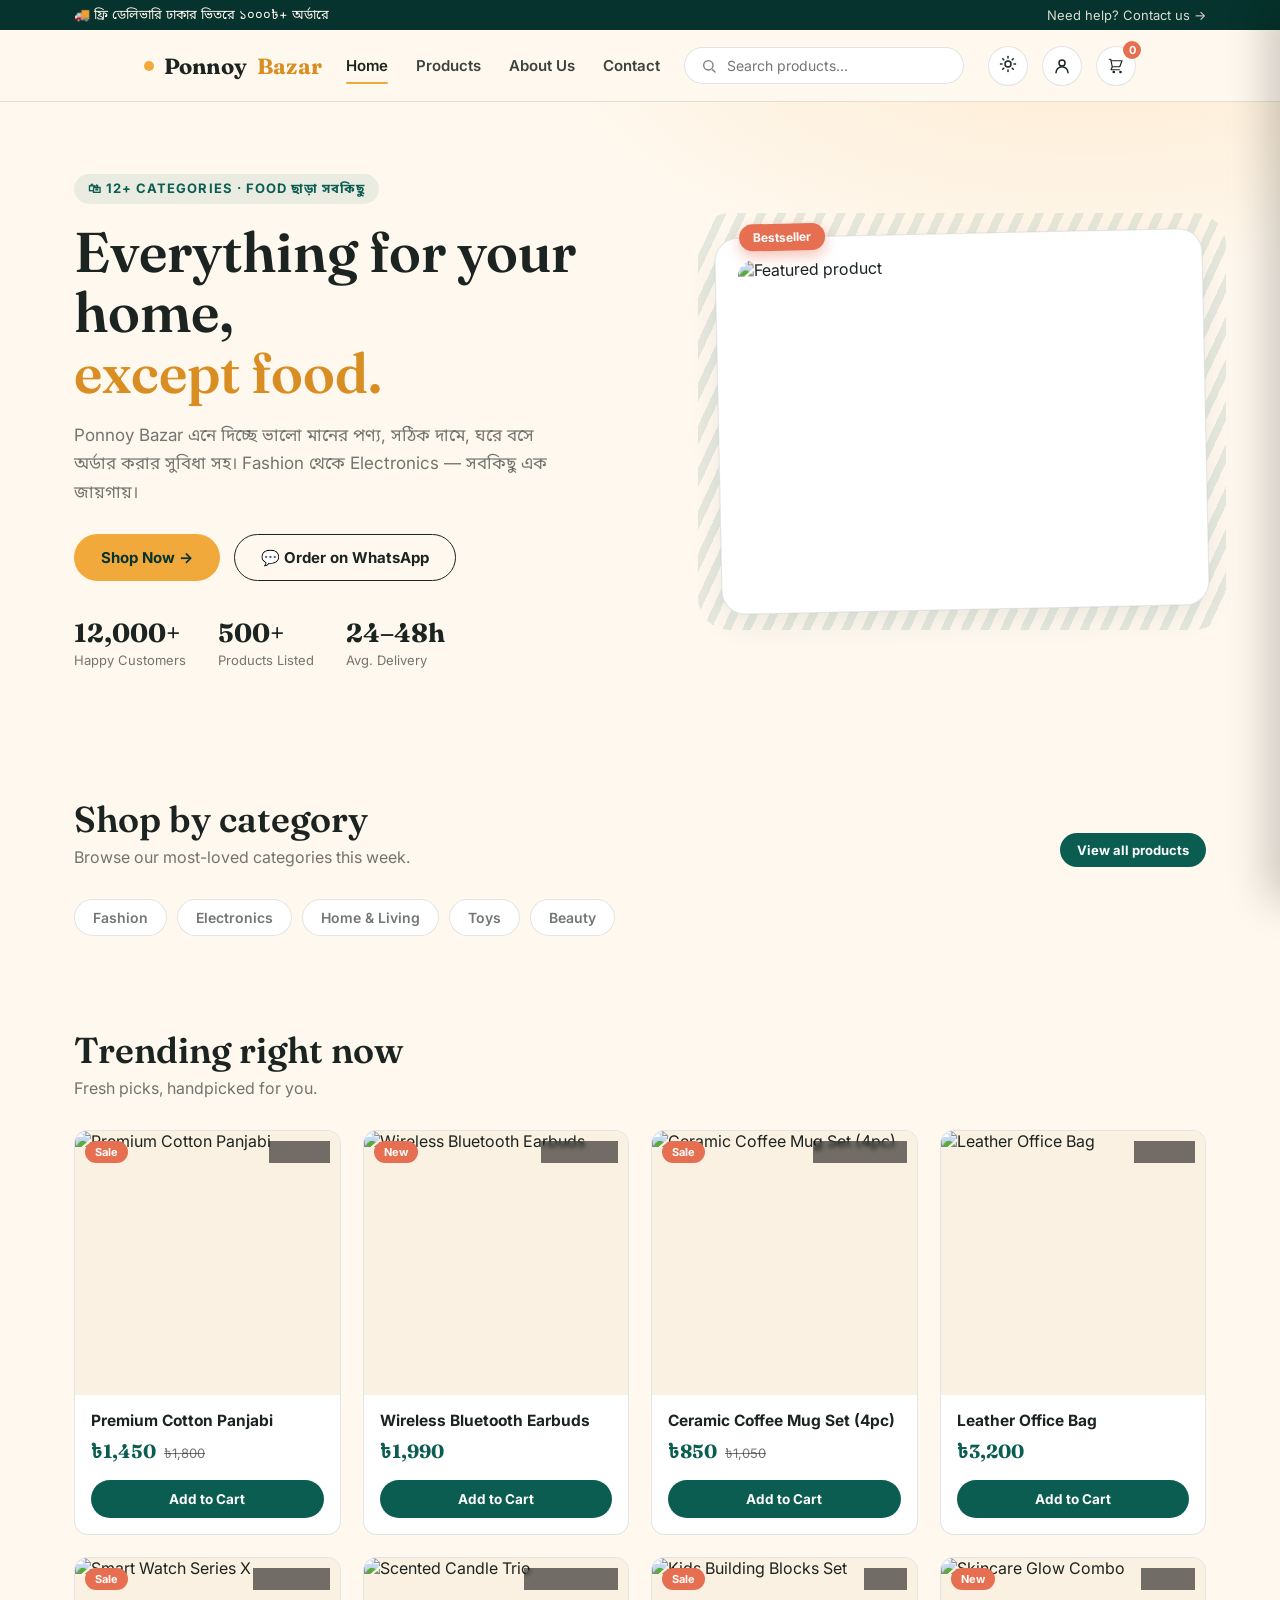
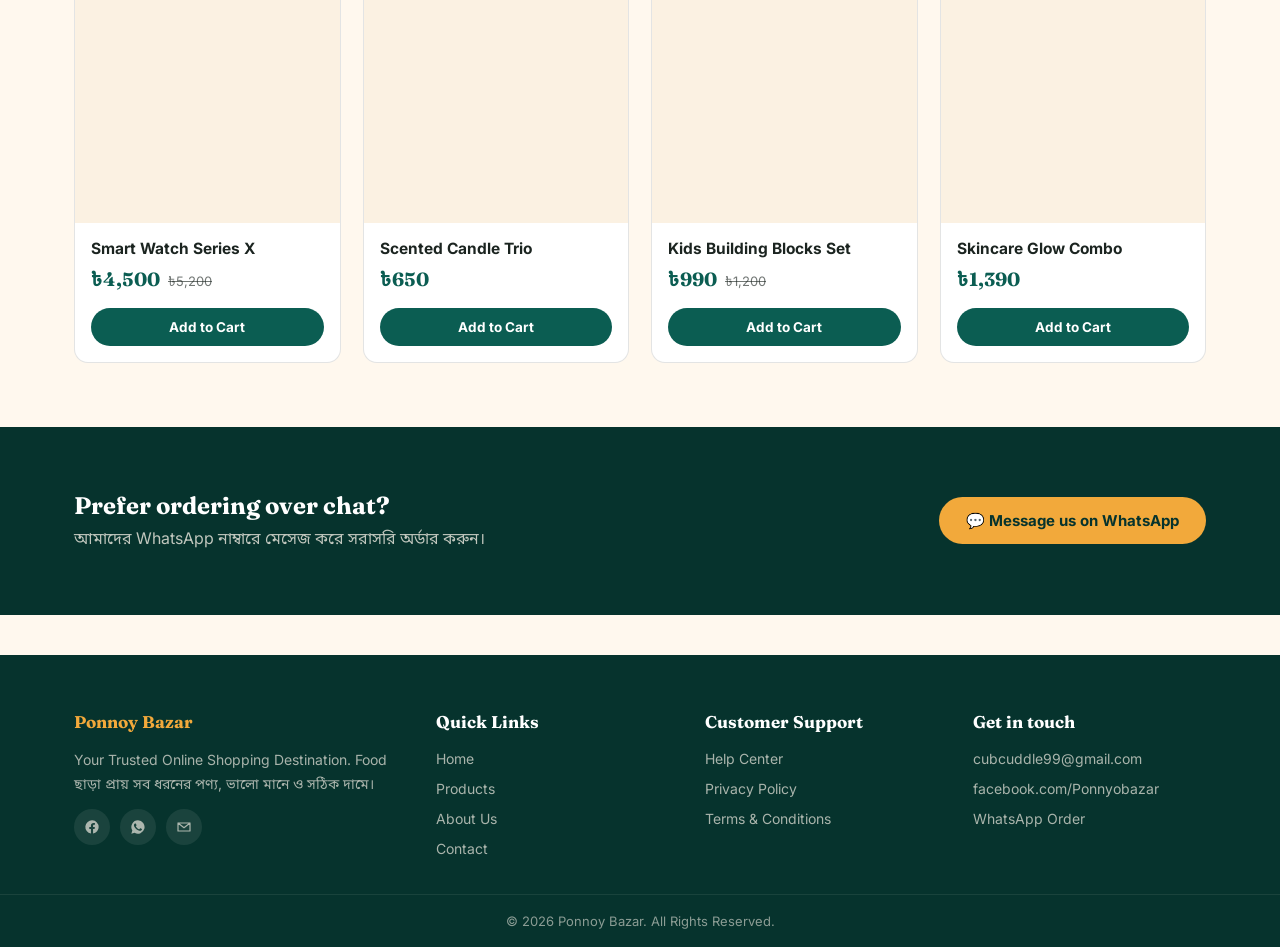
==== index.html @ 0593987c "Add files via upload" ====
<!DOCTYPE html>
<html lang="en">
<head>
<meta charset="UTF-8">
<meta name="viewport" content="width=device-width, initial-scale=1.0">
<title>Ponnoy Bazar — Your Trusted Online Shopping Destination</title>
<link rel="preconnect" href="https://fonts.googleapis.com">
<link href="https://fonts.googleapis.com/css2?family=Fraunces:opsz,wght@9..144,500;9..144,600;9..144,700&family=Inter:wght@400;500;600;700;800&family=Noto+Sans+Bengali:wght@400;600;700&display=swap" rel="stylesheet">
<link rel="stylesheet" href="style.css">
</head>
<body>

<div id="loader"><div class="loader-mark"><span class="dot" style="width:10px;height:10px;border-radius:50%;background:#F2A93B;display:inline-block;"></span> Ponnoy Bazar</div><div class="loader-bar"><span></span></div></div>

<div class="topbar"><div class="container">
  <span>🚚 ফ্রি ডেলিভারি ঢাকার ভিতরে ১০০০৳+ অর্ডারে</span>
  <a href="contact.html">Need help? Contact us →</a>
</div></div>

<header class="navbar">
  <div class="container">
    <a href="index.html" class="brand"><span class="dot"></span>Ponnoy <span class="serif" style="color:var(--marigold-dark)">Bazar</span></a>
    <nav class="nav-links">
      <a href="index.html" class="active">Home</a>
      <a href="products.html">Products</a>
      <a href="about.html">About Us</a>
      <a href="contact.html">Contact</a>
    </nav>
    <form class="nav-search" data-nav-search>
      <svg width="16" height="16" viewBox="0 0 24 24" fill="none"><circle cx="11" cy="11" r="7" stroke="currentColor" stroke-width="2"/><path d="M21 21l-3.5-3.5" stroke="currentColor" stroke-width="2" stroke-linecap="round"/></svg>
      <input type="text" placeholder="Search products...">
    </form>
    <div class="nav-actions">
      <button class="icon-btn" data-theme-toggle title="Toggle theme"><span data-theme-icon></span></button>
      <a class="icon-btn" href="login.html" data-user-state><svg width="18" height="18" viewBox="0 0 24 24" fill="none"><path d="M20 21a8 8 0 10-16 0" stroke="currentColor" stroke-width="2" stroke-linecap="round"/><circle cx="12" cy="8" r="4" stroke="currentColor" stroke-width="2"/></svg></a>
      <button class="icon-btn" data-open-cart title="Cart">
        <svg width="18" height="18" viewBox="0 0 24 24" fill="none"><path d="M3 3h2l.4 2M7 13h10l3-8H5.6M7 13L5.4 5M7 13l-1.5 4h11M9 21a1 1 0 100-2 1 1 0 000 2zM18 21a1 1 0 100-2 1 1 0 000 2z" stroke="currentColor" stroke-width="1.6" stroke-linecap="round" stroke-linejoin="round"/></svg>
        <span class="cart-count" data-cart-count>0</span>
      </button>
      <button class="burger" aria-label="Menu"><svg width="22" height="22" viewBox="0 0 24 24" fill="none"><path d="M3 6h18M3 12h18M3 18h18" stroke="currentColor" stroke-width="2" stroke-linecap="round"/></svg></button>
    </div>
  </div>
</header>

<section class="hero">
  <div class="container">
    <div>
      <span class="eyebrow">🛍 12+ Categories · Food ছাড়া সবকিছু</span>
      <h1 class="serif">Everything for your home,<br><em>except food.</em></h1>
      <p>Ponnoy Bazar এনে দিচ্ছে ভালো মানের পণ্য, সঠিক দামে, ঘরে বসে অর্ডার করার সুবিধা সহ। Fashion থেকে Electronics — সবকিছু এক জায়গায়।</p>
      <div class="hero-actions">
        <a href="products.html" class="btn btn-primary">Shop Now →</a>
        <a href="https://wa.me/8801328397540?text=Hi%2C%20I%20want%20to%20place%20an%20order" target="_blank" class="btn btn-outline">💬 Order on WhatsApp</a>
      </div>
      <div class="hero-stats">
        <div><b>12,000+</b><span>Happy Customers</span></div>
        <div><b>500+</b><span>Products Listed</span></div>
        <div><b>24–48h</b><span>Avg. Delivery</span></div>
      </div>
    </div>
    <div class="hero-visual">
      <div class="weave"></div>
      <div class="hero-card">
        <span class="tag">Bestseller</span>
        <img src="https://images.unsplash.com/photo-1542291026-7eec264c27ff?w=600&q=80" alt="Featured product">
      </div>
    </div>
  </div>
</section>

<section class="section">
  <div class="container">
    <div class="section-head">
      <div>
        <h2 class="serif">Shop by category</h2>
        <p>Browse our most-loved categories this week.</p>
      </div>
      <a href="products.html" class="btn btn-dark btn-sm">View all products</a>
    </div>
    <div class="chip-row" id="home-categories"></div>
  </div>
</section>

<section class="section" style="padding-top:0">
  <div class="container">
    <div class="section-head">
      <div>
        <h2 class="serif">Trending right now</h2>
        <p>Fresh picks, handpicked for you.</p>
      </div>
    </div>
    <div class="grid" id="home-products"></div>
  </div>
</section>

<section class="section" style="background:var(--teal-900);color:var(--cream);">
  <div class="container" style="display:flex;justify-content:space-between;align-items:center;gap:24px;flex-wrap:wrap;">
    <div>
      <h2 class="serif" style="color:#fff;margin:0 0 8px;">Prefer ordering over chat?</h2>
      <p style="opacity:.75;margin:0;">আমাদের WhatsApp নাম্বারে মেসেজ করে সরাসরি অর্ডার করুন।</p>
    </div>
    <a href="https://wa.me/8801328397540" target="_blank" class="btn btn-primary">💬 Message us on WhatsApp</a>
  </div>
</section>

<footer class="footer">
  <div class="container">
    <div>
      <h4 style="color:var(--marigold)">Ponnoy Bazar</h4>
      <p>Your Trusted Online Shopping Destination. Food ছাড়া প্রায় সব ধরনের পণ্য, ভালো মানে ও সঠিক দামে।</p>
      <div class="social-row">
        <a href="https://facebook.com/Ponnyobazar" target="_blank" aria-label="Facebook"><svg width="16" height="16" viewBox="0 0 24 24" fill="currentColor"><path d="M22 12a10 10 0 10-11.6 9.9v-7H7.9V12h2.5V9.8c0-2.5 1.5-3.9 3.8-3.9 1.1 0 2.2.2 2.2.2v2.5h-1.2c-1.2 0-1.6.8-1.6 1.6V12h2.7l-.4 2.9h-2.3v7A10 10 0 0022 12z"/></svg></a>
        <a href="https://wa.me/8801328397540" target="_blank" aria-label="WhatsApp"><svg width="16" height="16" viewBox="0 0 24 24" fill="currentColor"><path d="M12 2a10 10 0 00-8.5 15.2L2 22l4.9-1.3A10 10 0 1012 2zm5.6 14.1c-.2.7-1.4 1.4-2 1.5-.5.1-1.1.1-1.8-.1-.4-.1-1-.3-1.7-.6-3-1.3-4.9-4.3-5-4.5-.2-.2-1.2-1.6-1.2-3 0-1.4.7-2.1 1-2.4.3-.3.6-.3.8-.3h.6c.2 0 .4 0 .6.5.2.5.7 1.7.8 1.8.1.2.1.4 0 .6-.2.4-.3.5-.6.8-.3.3-.5.5-.2 1 .3.5 1 1.5 2.1 2.4 1.4 1.2 2.1 1.4 2.4 1.5.3.2.5.1.7-.1.2-.3.7-.8.9-1.1.2-.3.4-.2.6-.1.2.1 1.5.7 1.7.8.2.1.4.2.5.3.1.2.1 1-.1 1.7z"/></svg></a>
        <a href="mailto:cubcuddle99@gmail.com" aria-label="Email"><svg width="16" height="16" viewBox="0 0 24 24" fill="none"><path d="M3 6h18v12H3V6zm0 0l9 7 9-7" stroke="currentColor" stroke-width="1.8" stroke-linecap="round" stroke-linejoin="round"/></svg></a>
      </div>
    </div>
    <div>
      <h4>Quick Links</h4>
      <ul><li><a href="index.html">Home</a></li><li><a href="products.html">Products</a></li><li><a href="about.html">About Us</a></li><li><a href="contact.html">Contact</a></li></ul>
    </div>
    <div>
      <h4>Customer Support</h4>
      <ul><li><a href="contact.html">Help Center</a></li><li><a href="#">Privacy Policy</a></li><li><a href="#">Terms &amp; Conditions</a></li></ul>
    </div>
    <div>
      <h4>Get in touch</h4>
      <ul><li><a href="mailto:cubcuddle99@gmail.com">cubcuddle99@gmail.com</a></li><li><a href="https://facebook.com/Ponnyobazar" target="_blank">facebook.com/Ponnyobazar</a></li><li><a href="https://wa.me/8801328397540" target="_blank">WhatsApp Order</a></li></ul>
    </div>
  </div>
  <div class="footer-bottom">© 2026 Ponnoy Bazar. All Rights Reserved.</div>
</footer>

<div class="overlay" id="cart-overlay"></div>
<aside class="drawer" id="cart-drawer">
  <div class="drawer-head">
    <h3 class="serif">Your Basket</h3>
    <button class="icon-btn" data-close-cart>✕</button>
  </div>
  <div class="drawer-items"></div>
  <div class="drawer-foot">
    <div class="sum-row"><span>Subtotal</span><b data-subtotal>৳0</b></div>
    <div class="sum-row" style="font-size:12px;">Delivery charge calculated at checkout</div>
    <a href="checkout.html" class="btn btn-primary btn-block" data-checkout-link style="margin-top:10px;">Proceed to Checkout</a>
  </div>
</aside>

<script src="app.js"></script>
<script>
  const CATS = ['Fashion','Electronics','Home & Living','Toys','Beauty'];
  document.getElementById('home-categories').innerHTML = CATS.map(c =>
    `<a href="products.html?cat=${encodeURIComponent(c)}" class="chip">${c}</a>`
  ).join('');

  const products = PB.db.getProducts().slice(0,8);
  document.getElementById('home-products').innerHTML = products.map(p => `
    <div class="card">
      <div class="card-img">
        ${p.badge ? `<span class="card-badge">${p.badge}</span>` : ''}
        <span class="card-cat">${p.category}</span>
        <img src="${p.img}" alt="${p.name}" loading="lazy">
      </div>
      <div class="card-body">
        <h3>${p.name}</h3>
        <div class="price-row">
          <span class="price">${PB.money(p.price)}</span>
          ${p.oldPrice ? `<span class="price-old">${PB.money(p.oldPrice)}</span>` : ''}
        </div>
        <div class="card-actions">
          <button class="btn btn-dark" data-add-to-cart="${p.id}">Add to Cart</button>
        </div>
      </div>
    </div>`).join('');
</script>
</body>
</html>
---- style.css ----
/* ===========================================================
   Ponnoy Bazar — Design Tokens
   =========================================================== */
:root{
  --teal-900:#06332D;
  --teal-700:#0B5D52;
  --teal-600:#117265;
  --marigold:#F2A93B;
  --marigold-dark:#D88E22;
  --cream:#FFF8EE;
  --cream-soft:#FBF1E2;
  --charcoal:#1B2420;
  --coral:#E76F51;
  --line:rgba(27,36,32,0.12);
  --white:#FFFFFF;

  --bg:var(--cream);
  --bg-card:var(--white);
  --text:var(--charcoal);
  --text-soft:rgba(27,36,32,0.62);
  --border:var(--line);
  --shadow:0 10px 30px rgba(6,51,45,0.08);

  --font-display:'Fraunces', 'Noto Sans Bengali', serif;
  --font-body:'Inter', 'Noto Sans Bengali', sans-serif;

  --radius:14px;
  --radius-sm:8px;
  --container:1180px;
  --nav-h:72px;
}

[data-theme="dark"]{
  --bg:#0E1714;
  --bg-card:#16211C;
  --text:#F4EFE4;
  --text-soft:rgba(244,239,228,0.64);
  --border:rgba(244,239,228,0.12);
  --cream-soft:#16211C;
  --shadow:0 10px 30px rgba(0,0,0,0.4);
}

*{box-sizing:border-box;}
html{scroll-behavior:smooth;}
body{
  margin:0;
  font-family:var(--font-body);
  background:var(--bg);
  color:var(--text);
  transition:background .35s ease, color .35s ease;
  -webkit-font-smoothing:antialiased;
}
img{max-width:100%;display:block;}
a{color:inherit;text-decoration:none;}
button{font-family:inherit;cursor:pointer;}
input,textarea,select{font-family:inherit;}
.container{max-width:var(--container);margin:0 auto;padding:0 24px;}
.serif{font-family:var(--font-display);}

@media(prefers-reduced-motion:reduce){
  *{animation-duration:0.01ms !important;transition-duration:0.01ms !important;}
}

/* ---------- Top utility bar ---------- */
.topbar{
  background:var(--teal-900);
  color:var(--cream);
  font-size:13px;
  padding:6px 0;
}
.topbar .container{display:flex;justify-content:space-between;align-items:center;gap:12px;flex-wrap:wrap;}
.topbar a{opacity:.85;}
.topbar a:hover{opacity:1;}

/* ---------- Navbar ---------- */
.navbar{
  position:sticky;top:0;z-index:50;
  background:var(--bg);
  border-bottom:1px solid var(--border);
  height:var(--nav-h);
  display:flex;align-items:center;
  backdrop-filter:blur(8px);
}
.navbar .container{display:flex;align-items:center;gap:24px;justify-content:space-between;}
.brand{display:flex;align-items:center;gap:10px;font-family:var(--font-display);font-weight:700;font-size:22px;letter-spacing:.2px;}
.brand .dot{width:10px;height:10px;border-radius:50%;background:var(--marigold);display:inline-block;}
.nav-links{display:flex;gap:28px;align-items:center;font-weight:600;font-size:15px;}
.nav-links a{position:relative;padding:6px 0;color:var(--text);opacity:.85;}
.nav-links a.active{opacity:1;}
.nav-links a.active::after{content:"";position:absolute;left:0;right:0;bottom:-3px;height:2px;background:var(--marigold);border-radius:2px;}
.nav-links a:hover{opacity:1;}

.nav-search{
  display:flex;align-items:center;gap:8px;
  background:var(--bg-card);border:1px solid var(--border);
  border-radius:999px;padding:8px 16px;min-width:220px;flex:1;max-width:360px;
}
.nav-search input{border:none;background:transparent;outline:none;width:100%;color:var(--text);font-size:14px;}
.nav-search svg{flex-shrink:0;opacity:.6;}

.nav-actions{display:flex;align-items:center;gap:14px;}
.icon-btn{
  position:relative;width:40px;height:40px;border-radius:50%;
  display:flex;align-items:center;justify-content:center;
  background:var(--bg-card);border:1px solid var(--border);color:var(--text);
  transition:transform .2s ease, background .2s ease;
}
.icon-btn:hover{transform:translateY(-2px);background:var(--cream-soft);}
.cart-count{
  position:absolute;top:-6px;right:-6px;background:var(--coral);color:#fff;
  font-size:11px;font-weight:700;border-radius:999px;min-width:18px;height:18px;
  display:flex;align-items:center;justify-content:center;padding:0 4px;
}
.burger{display:none;background:none;border:none;color:var(--text);}

/* ---------- Buttons ---------- */
.btn{
  display:inline-flex;align-items:center;justify-content:center;gap:8px;
  padding:13px 26px;border-radius:999px;font-weight:700;font-size:15px;
  border:1px solid transparent;transition:transform .18s ease, box-shadow .18s ease, opacity .18s ease;
}
.btn:active{transform:scale(.97);}
.btn-primary{background:var(--marigold);color:var(--teal-900);}
.btn-primary:hover{box-shadow:0 8px 20px rgba(242,169,59,0.4);transform:translateY(-2px);}
.btn-outline{background:transparent;border:1.5px solid var(--text);color:var(--text);}
.btn-outline:hover{background:var(--text);color:var(--bg);}
.btn-dark{background:var(--teal-700);color:#fff;}
.btn-dark:hover{background:var(--teal-600);transform:translateY(-2px);}
.btn-coral{background:var(--coral);color:#fff;}
.btn-coral:hover{opacity:.9;}
.btn-block{width:100%;}
.btn-sm{padding:8px 16px;font-size:13px;}
.btn[disabled]{opacity:.5;cursor:not-allowed;transform:none !important;}

/* ---------- Hero ---------- */
.hero{
  position:relative;overflow:hidden;
  padding:72px 0 64px;
  background:
    radial-gradient(900px 400px at 85% -10%, rgba(242,169,59,0.16), transparent 60%),
    var(--bg);
}
.hero .container{display:grid;grid-template-columns:1.1fr .9fr;gap:48px;align-items:center;}
.eyebrow{
  display:inline-flex;align-items:center;gap:8px;font-weight:700;font-size:13px;
  letter-spacing:.08em;text-transform:uppercase;color:var(--teal-700);
  background:rgba(11,93,82,0.08);padding:6px 14px;border-radius:999px;margin-bottom:18px;
}
[data-theme="dark"] .eyebrow{color:var(--marigold);background:rgba(242,169,59,0.12);}
.hero h1{font-family:var(--font-display);font-size:clamp(34px,5vw,56px);line-height:1.08;margin:0 0 18px;font-weight:600;}
.hero h1 em{font-style:normal;color:var(--marigold-dark);}
[data-theme="dark"] .hero h1 em{color:var(--marigold);}
.hero p{font-size:17px;color:var(--text-soft);max-width:480px;margin:0 0 28px;line-height:1.65;}
.hero-actions{display:flex;gap:14px;flex-wrap:wrap;}
.hero-stats{display:flex;gap:32px;margin-top:36px;flex-wrap:wrap;}
.hero-stats div b{font-family:var(--font-display);font-size:26px;display:block;}
.hero-stats div span{font-size:13px;color:var(--text-soft);}

.hero-visual{position:relative;}
.weave{
  position:absolute;inset:-20px;border-radius:32px;
  background:repeating-linear-gradient(115deg, rgba(11,93,82,0.10) 0 8px, transparent 8px 18px);
  z-index:0;
}
.hero-card{
  position:relative;z-index:1;background:var(--bg-card);border-radius:24px;
  border:1px solid var(--border);box-shadow:var(--shadow);padding:22px;
  transform:rotate(-1.2deg);
}
.hero-card img{border-radius:16px;aspect-ratio:4/3;object-fit:cover;width:100%;}
.hero-card .tag{
  position:absolute;top:-14px;left:24px;background:var(--coral);color:#fff;
  font-size:12px;font-weight:700;padding:6px 14px;border-radius:999px;
  box-shadow:0 6px 14px rgba(231,111,81,.4);
}

/* ---------- Section heading ---------- */
.section{padding:64px 0;}
.section-head{display:flex;justify-content:space-between;align-items:flex-end;margin-bottom:32px;gap:16px;flex-wrap:wrap;}
.section-head h2{font-family:var(--font-display);font-size:clamp(26px,3vw,36px);margin:0;font-weight:600;}
.section-head p{color:var(--text-soft);margin:6px 0 0;}

/* ---------- Category chips ---------- */
.chip-row{display:flex;gap:10px;flex-wrap:wrap;margin-bottom:28px;}
.chip{
  padding:9px 18px;border-radius:999px;border:1px solid var(--border);
  background:var(--bg-card);font-weight:600;font-size:14px;color:var(--text-soft);
  transition:all .18s ease;
}
.chip.active, .chip:hover{background:var(--teal-700);color:#fff;border-color:var(--teal-700);}

/* ---------- Product grid ---------- */
.grid{display:grid;grid-template-columns:repeat(auto-fill,minmax(220px,1fr));gap:22px;}
.card{
  background:var(--bg-card);border:1px solid var(--border);border-radius:var(--radius);
  overflow:hidden;transition:transform .25s ease, box-shadow .25s ease;display:flex;flex-direction:column;
}
.card:hover{transform:translateY(-6px);box-shadow:var(--shadow);}
.card-img{position:relative;aspect-ratio:1/1;overflow:hidden;background:var(--cream-soft);}
.card-img img{width:100%;height:100%;object-fit:cover;transition:transform .4s ease;}
.card:hover .card-img img{transform:scale(1.07);}
.card-badge{position:absolute;top:10px;left:10px;background:var(--coral);color:#fff;font-size:11px;font-weight:700;padding:4px 10px;border-radius:999px;}
.card-cat{position:absolute;top:10px;right:10px;background:rgba(0,0,0,.55);color:#fff;font-size:11px;padding:4px 9px;border-radius:999px;backdrop-filter:blur(2px);}
.card-body{padding:16px;display:flex;flex-direction:column;gap:8px;flex:1;}
.card-body h3{font-size:15.5px;margin:0;font-weight:700;line-height:1.3;}
.price-row{display:flex;align-items:baseline;gap:8px;margin-top:auto;}
.price{font-family:var(--font-display);font-size:19px;font-weight:700;color:var(--teal-700);}
[data-theme="dark"] .price{color:var(--marigold);}
.price-old{font-size:13px;color:var(--text-soft);text-decoration:line-through;}
.card-actions{display:flex;gap:8px;margin-top:6px;}
.card-actions .btn{flex:1;padding:10px;font-size:13.5px;}
.qty-stepper{display:flex;align-items:center;border:1px solid var(--border);border-radius:999px;overflow:hidden;}
.qty-stepper button{width:30px;height:30px;background:var(--cream-soft);border:none;font-size:16px;font-weight:700;}
.qty-stepper span{width:28px;text-align:center;font-weight:700;font-size:14px;}

/* ---------- Empty state ---------- */
.empty-state{text-align:center;padding:60px 20px;color:var(--text-soft);}
.empty-state svg{margin-bottom:14px;opacity:.5;}
.empty-state h3{color:var(--text);font-family:var(--font-display);margin-bottom:6px;}

/* ---------- Cart drawer ---------- */
.overlay{position:fixed;inset:0;background:rgba(6,51,45,0.5);z-index:90;opacity:0;visibility:hidden;transition:opacity .3s ease;}
.overlay.open{opacity:1;visibility:visible;}
.drawer{
  position:fixed;top:0;right:0;height:100%;width:min(420px,100%);
  background:var(--bg);z-index:95;box-shadow:-12px 0 40px rgba(0,0,0,.2);
  transform:translateX(100%);transition:transform .35s cubic-bezier(.4,0,.2,1);
  display:flex;flex-direction:column;
}
.drawer.open{transform:translateX(0);}
.drawer-head{display:flex;justify-content:space-between;align-items:center;padding:20px 22px;border-bottom:1px solid var(--border);}
.drawer-head h3{font-family:var(--font-display);margin:0;font-size:20px;}
.drawer-items{flex:1;overflow-y:auto;padding:14px 22px;}
.drawer-item{display:flex;gap:12px;padding:14px 0;border-bottom:1px solid var(--border);}
.drawer-item img{width:64px;height:64px;border-radius:10px;object-fit:cover;flex-shrink:0;}
.drawer-item-info{flex:1;min-width:0;}
.drawer-item-info h4{font-size:14px;margin:0 0 4px;font-weight:700;}
.drawer-item-info .row{display:flex;justify-content:space-between;align-items:center;margin-top:6px;}
.remove-link{font-size:12px;color:var(--coral);font-weight:600;}
.drawer-foot{padding:18px 22px;border-top:1px solid var(--border);background:var(--cream-soft);}
.sum-row{display:flex;justify-content:space-between;font-size:14px;margin-bottom:8px;color:var(--text-soft);}
.sum-row.total{font-size:18px;font-weight:700;color:var(--text);margin-top:10px;}
.sum-row.total .price{font-size:20px;}

/* ---------- Forms ---------- */
.form-card{
  background:var(--bg-card);border:1px solid var(--border);border-radius:var(--radius);
  padding:32px;box-shadow:var(--shadow);
}
.field{margin-bottom:18px;}
.field label{display:block;font-weight:700;font-size:13.5px;margin-bottom:7px;}
.field .hint{font-size:12px;color:var(--text-soft);margin-top:5px;}
.field input, .field textarea, .field select{
  width:100%;padding:12px 14px;border:1.5px solid var(--border);border-radius:var(--radius-sm);
  background:var(--bg);color:var(--text);font-size:14.5px;outline:none;transition:border-color .18s ease;
}
.field input:focus, .field textarea:focus, .field select:focus{border-color:var(--teal-600);}
.field textarea{resize:vertical;min-height:90px;}
.radio-card{
  display:flex;align-items:flex-start;gap:12px;border:1.5px solid var(--border);border-radius:var(--radius-sm);
  padding:14px;margin-bottom:10px;cursor:pointer;transition:border-color .18s ease,background .18s ease;
}
.radio-card.selected{border-color:var(--teal-700);background:rgba(11,93,82,.06);}
.radio-card input{width:auto;margin-top:3px;accent-color:var(--teal-700);}
.radio-card .pay-extra{margin-top:10px;padding-top:10px;border-top:1px dashed var(--border);}
.bkash-number{
  display:flex;align-items:center;justify-content:space-between;background:var(--cream-soft);
  border-radius:var(--radius-sm);padding:10px 14px;font-weight:700;font-family:var(--font-display);font-size:17px;margin:6px 0;
}
.copy-btn{font-size:12px;background:var(--teal-700);color:#fff;padding:6px 12px;border-radius:999px;border:none;font-weight:700;}

/* ---------- Two col layout ---------- */
.two-col{display:grid;grid-template-columns:1.3fr .9fr;gap:32px;align-items:start;}
.order-summary{background:var(--bg-card);border:1px solid var(--border);border-radius:var(--radius);padding:24px;box-shadow:var(--shadow);position:sticky;top:96px;}
.order-summary h3{font-family:var(--font-display);margin-top:0;}
.mini-row{display:flex;gap:10px;align-items:center;padding:10px 0;border-bottom:1px solid var(--border);}
.mini-row img{width:48px;height:48px;border-radius:8px;object-fit:cover;}
.mini-row .qty-tag{font-size:12px;color:var(--text-soft);}

/* ---------- Footer ---------- */
.footer{background:var(--teal-900);color:rgba(255,248,238,0.82);padding:56px 0 0;margin-top:40px;}
.footer .container{display:grid;grid-template-columns:1.4fr 1fr 1fr 1fr;gap:36px;padding-bottom:36px;}
.footer h4{color:#fff;font-family:var(--font-display);font-size:17px;margin:0 0 16px;}
.footer p{font-size:14px;line-height:1.7;color:rgba(255,248,238,0.65);}
.footer ul{list-style:none;padding:0;margin:0;display:flex;flex-direction:column;gap:10px;}
.footer a{font-size:14px;opacity:.8;}
.footer a:hover{opacity:1;color:var(--marigold);}
.footer-bottom{border-top:1px solid rgba(255,248,238,0.12);padding:18px 0;text-align:center;font-size:13px;opacity:.65;}
.social-row{display:flex;gap:10px;margin-top:14px;}
.social-row a{width:36px;height:36px;border-radius:50%;background:rgba(255,248,238,.1);display:flex;align-items:center;justify-content:center;}
.social-row a:hover{background:var(--marigold);color:var(--teal-900);}

/* ---------- Toast ---------- */
#toast-wrap{position:fixed;bottom:24px;right:24px;z-index:200;display:flex;flex-direction:column;gap:10px;}
.toast{
  background:var(--charcoal);color:#fff;padding:14px 18px;border-radius:10px;font-size:14px;font-weight:600;
  display:flex;align-items:center;gap:10px;box-shadow:0 10px 24px rgba(0,0,0,.25);
  animation:toastIn .3s ease;min-width:240px;
}
.toast.success{background:var(--teal-700);}
.toast.error{background:var(--coral);}
@keyframes toastIn{from{opacity:0;transform:translateY(12px);}to{opacity:1;transform:translateY(0);}}
.toast.out{animation:toastOut .25s ease forwards;}
@keyframes toastOut{to{opacity:0;transform:translateX(40px);}}

/* ---------- Loading screen ---------- */
#loader{
  position:fixed;inset:0;background:var(--teal-900);z-index:300;
  display:flex;align-items:center;justify-content:center;flex-direction:column;gap:16px;
  transition:opacity .5s ease, visibility .5s ease;
}
#loader.hide{opacity:0;visibility:hidden;}
.loader-mark{font-family:var(--font-display);color:var(--cream);font-size:28px;font-weight:700;display:flex;gap:4px;align-items:center;}
.loader-bar{width:160px;height:4px;background:rgba(255,248,238,.2);border-radius:99px;overflow:hidden;}
.loader-bar span{display:block;height:100%;width:30%;background:var(--marigold);border-radius:99px;animation:load 1.1s ease-in-out infinite;}
@keyframes load{0%{transform:translateX(-100%);}100%{transform:translateX(330%);}}

/* ---------- About / Contact ---------- */
.split{display:grid;grid-template-columns:1fr 1fr;gap:48px;align-items:center;}
.timeline-strip{display:flex;gap:18px;margin-top:30px;flex-wrap:wrap;}
.timeline-strip .pill{background:var(--bg-card);border:1px solid var(--border);border-radius:var(--radius-sm);padding:16px 20px;flex:1;min-width:140px;}
.timeline-strip .pill b{font-family:var(--font-display);font-size:24px;display:block;color:var(--teal-700);}
[data-theme="dark"] .timeline-strip .pill b{color:var(--marigold);}
.contact-tiles{display:grid;grid-template-columns:1fr 1fr;gap:18px;margin-top:24px;}
.contact-tile{background:var(--bg-card);border:1px solid var(--border);border-radius:var(--radius);padding:20px;display:flex;gap:14px;align-items:flex-start;}
.contact-tile .ico{width:42px;height:42px;border-radius:50%;background:var(--teal-700);color:#fff;display:flex;align-items:center;justify-content:center;flex-shrink:0;}
.contact-tile h4{margin:0 0 4px;font-size:15px;}
.contact-tile a, .contact-tile span{font-size:13.5px;color:var(--text-soft);}

/* ---------- Admin ---------- */
.admin-shell{display:grid;grid-template-columns:240px 1fr;min-height:calc(100vh - var(--nav-h));}
.admin-side{border-right:1px solid var(--border);padding:24px 14px;}
.admin-side a{display:flex;align-items:center;gap:10px;padding:11px 14px;border-radius:10px;font-weight:600;font-size:14.5px;color:var(--text-soft);margin-bottom:4px;}
.admin-side a.active, .admin-side a:hover{background:var(--cream-soft);color:var(--text);}
.admin-main{padding:28px;}
.stat-cards{display:grid;grid-template-columns:repeat(4,1fr);gap:16px;margin-bottom:28px;}
.stat-card{background:var(--bg-card);border:1px solid var(--border);border-radius:var(--radius);padding:20px;}
.stat-card span{font-size:13px;color:var(--text-soft);}
.stat-card b{font-family:var(--font-display);font-size:26px;display:block;margin-top:6px;}
table{width:100%;border-collapse:collapse;background:var(--bg-card);border-radius:var(--radius);overflow:hidden;border:1px solid var(--border);}
th,td{text-align:left;padding:13px 16px;font-size:14px;border-bottom:1px solid var(--border);}
th{background:var(--cream-soft);font-weight:700;font-size:12.5px;text-transform:uppercase;letter-spacing:.04em;color:var(--text-soft);}
tr:last-child td{border-bottom:none;}
.table-img{width:40px;height:40px;border-radius:8px;object-fit:cover;}
.badge{padding:4px 10px;border-radius:999px;font-size:12px;font-weight:700;}
.badge.pending{background:rgba(242,169,59,.18);color:var(--marigold-dark);}
.badge.confirmed{background:rgba(11,93,82,.15);color:var(--teal-700);}
.row-actions{display:flex;gap:8px;}
.row-actions button{border:none;background:var(--cream-soft);width:32px;height:32px;border-radius:8px;display:flex;align-items:center;justify-content:center;}
.row-actions button.danger:hover{background:var(--coral);color:#fff;}
.row-actions button.edit:hover{background:var(--teal-700);color:#fff;}
.modal-bg{position:fixed;inset:0;background:rgba(6,51,45,.5);z-index:150;display:none;align-items:center;justify-content:center;padding:20px;}
.modal-bg.open{display:flex;}
.modal{background:var(--bg-card);border-radius:var(--radius);padding:28px;width:100%;max-width:480px;max-height:90vh;overflow-y:auto;}
.modal h3{font-family:var(--font-display);margin-top:0;}

/* ---------- Misc ---------- */
.center{text-align:center;}
.mt-0{margin-top:0;}
.dark-toggle{display:flex;align-items:center;gap:6px;}

/* ---------- Responsive ---------- */
@media(max-width:980px){
  .hero .container{grid-template-columns:1fr;}
  .hero-visual{order:-1;}
  .two-col{grid-template-columns:1fr;}
  .order-summary{position:static;}
  .footer .container{grid-template-columns:1fr 1fr;}
  .split{grid-template-columns:1fr;}
  .admin-shell{grid-template-columns:1fr;}
  .admin-side{display:flex;overflow-x:auto;border-right:none;border-bottom:1px solid var(--border);}
  .stat-cards{grid-template-columns:repeat(2,1fr);}
}
@media(max-width:760px){
  .nav-links{position:fixed;top:var(--nav-h);left:0;right:0;background:var(--bg);flex-direction:column;
    padding:18px 24px;border-bottom:1px solid var(--border);transform:translateY(-110%);transition:transform .3s ease;
    z-index:49;align-items:flex-start;gap:14px;}
  .nav-links.open{transform:translateY(0);}
  .nav-search{display:none;}
  .burger{display:block;}
  .footer .container{grid-template-columns:1fr;}
  .contact-tiles{grid-template-columns:1fr;}
}
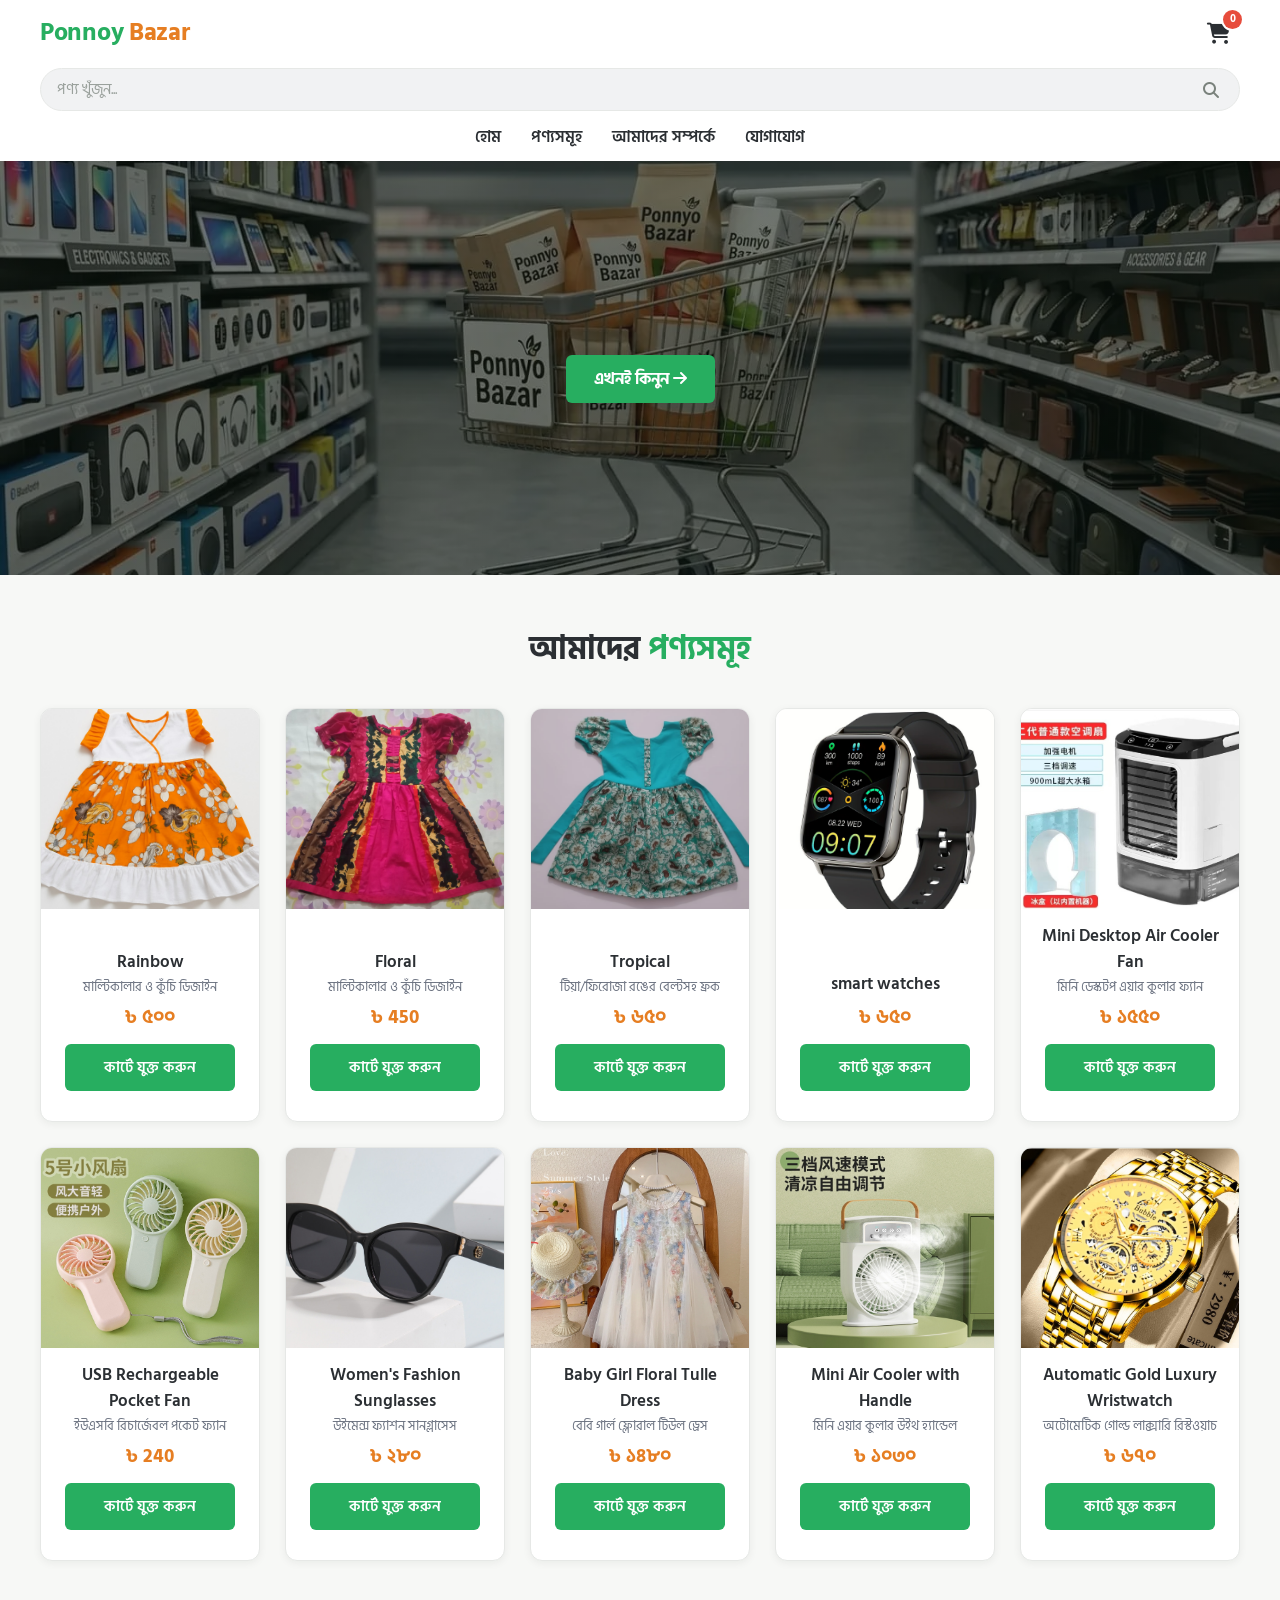
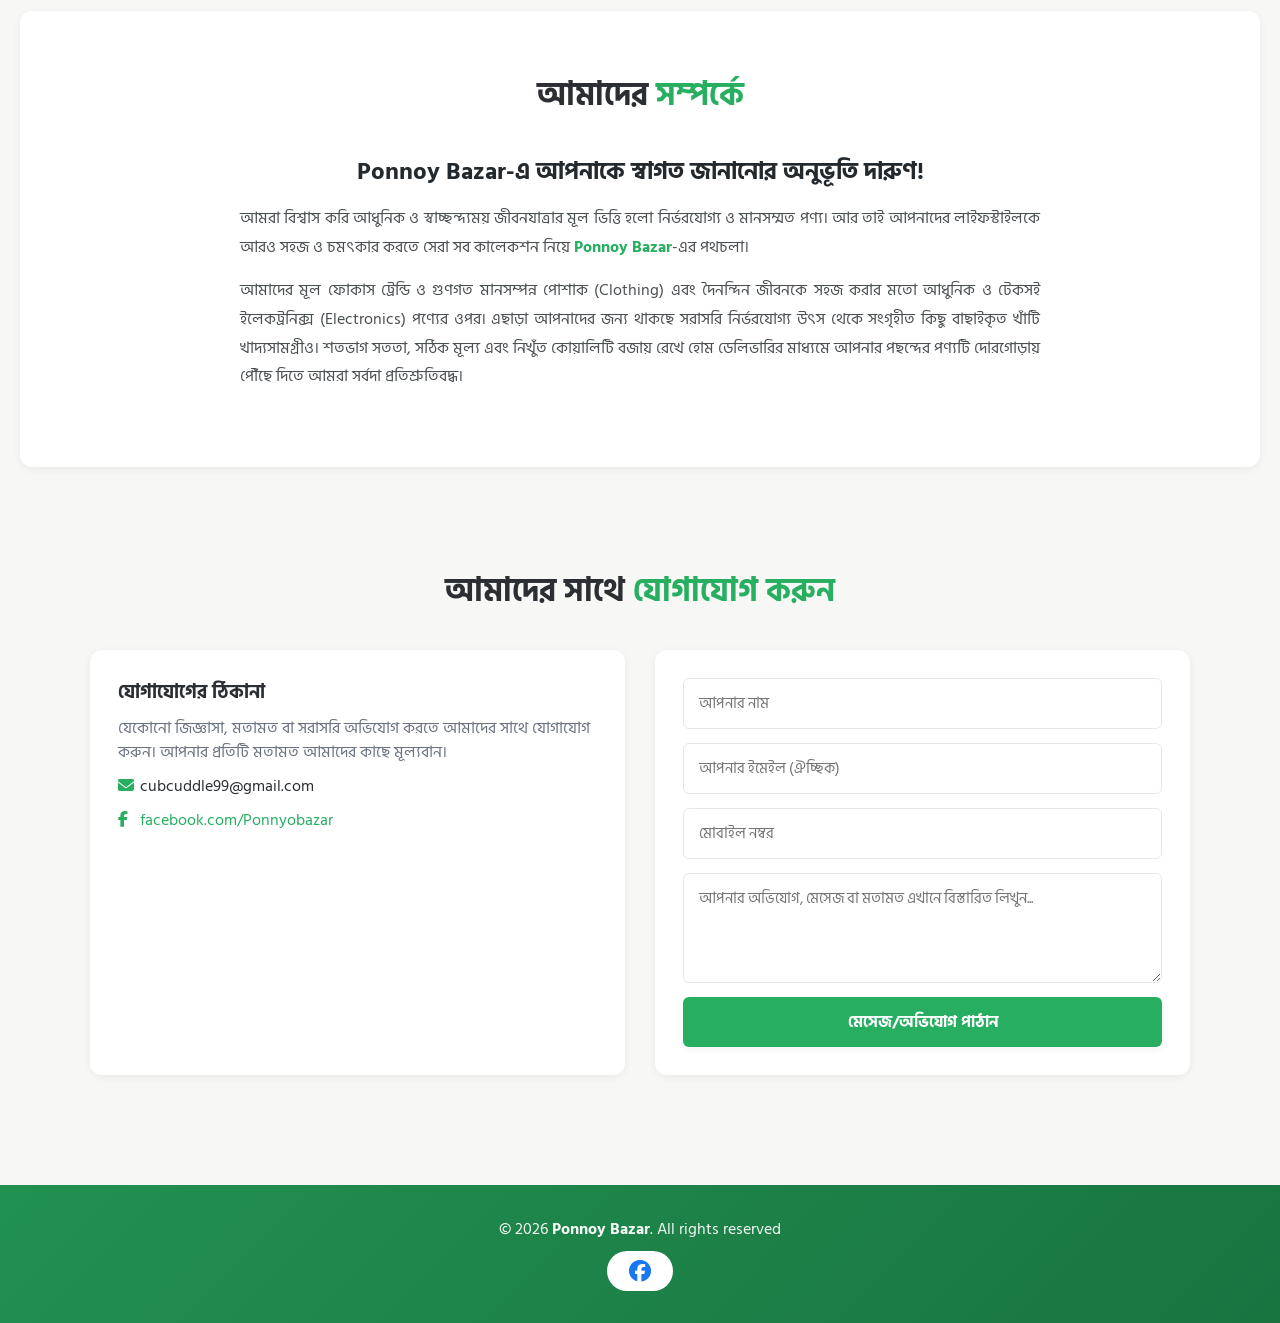
==== commit a938c9bd: "Add files via upload" ====
--- a/index.html
+++ b/index.html
@@ -1,175 +1,1502 @@
 <!DOCTYPE html>
-<html lang="en">
+<html lang="bn">
 <head>
-<meta charset="UTF-8">
-<meta name="viewport" content="width=device-width, initial-scale=1.0">
-<title>Ponnoy Bazar — Your Trusted Online Shopping Destination</title>
-<link rel="preconnect" href="https://fonts.googleapis.com">
-<link href="https://fonts.googleapis.com/css2?family=Fraunces:opsz,wght@9..144,500;9..144,600;9..144,700&family=Inter:wght@400;500;600;700;800&family=Noto+Sans+Bengali:wght@400;600;700&display=swap" rel="stylesheet">
-<link rel="stylesheet" href="style.css">
+    <meta charset="UTF-8">
+    <meta name="viewport" content="width=device-width, initial-scale=1.0">
+    <title>Ponnoy Bazar | অনলাইন শপিং মল - পোশাক, ইলেকট্রনিক্স ও নিত্যপ্রয়োজনীয় পণ্য</title>
+    <meta name="description" content="Ponnoy Bazar থেকে সেরা মানের পোশাক, ইলেকট্রনিক্স ও নিত্যপ্রয়োজনীয় পণ্য অর্ডার করুন সহজে, হোম ডেলিভারির মাধ্যমে সারা বাংলাদেশে।">
+    <meta name="robots" content="index, follow">
+    <link rel="canonical" href="https://www.ponnyobazar.com/">
+
+    <!-- Open Graph / Facebook -->
+    <meta property="og:type" content="website">
+    <meta property="og:locale" content="bn_BD">
+    <meta property="og:site_name" content="Ponnoy Bazar">
+    <meta property="og:title" content="Ponnoy Bazar | অনলাইন শপিং মল">
+    <meta property="og:description" content="সেরা মানের পোশাক, ইলেকট্রনিক্স ও নিত্যপ্রয়োজনীয় পণ্য এখন হোম ডেলিভারিতে।">
+    <meta property="og:image" content="hero-bg.jpg">
+    <meta property="og:url" content="https://www.ponnyobazar.com/">
+
+    <!-- Twitter Card -->
+    <meta name="twitter:card" content="summary_large_image">
+    <meta name="twitter:title" content="Ponnoy Bazar | অনলাইন শপিং মল">
+    <meta name="twitter:description" content="সেরা মানের পোশাক, ইলেকট্রনিক্স ও নিত্যপ্রয়োজনীয় পণ্য এখন হোম ডেলিভারিতে।">
+    <meta name="twitter:image" content="hero-bg.jpg">
+
+    <!-- Favicon (inline SVG placeholder - swap for a real logo when available) -->
+    <link rel="icon" type="image/svg+xml" href="data:image/svg+xml,%3Csvg xmlns='http://www.w3.org/2000/svg' viewBox='0 0 24 24'%3E%3Crect width='24' height='24' rx='5' fill='%23219150'/%3E%3Cpath fill='%23fff' d='M6 7h13l-1.5 8h-9.5L6 7Zm0 0L5.2 4H2v1.5h2l2.8 12.7a1.5 1.5 0 0 0 1.46 1.18H18v-1.5H8.26L7.9 16.5h9.35a1.5 1.5 0 0 0 1.47-1.18L20.3 7H6Z'/%3E%3Ccircle cx='9' cy='21' r='1.3' fill='%23fff'/%3E%3Ccircle cx='16.5' cy='21' r='1.3' fill='%23fff'/%3E%3C/svg%3E">
+    <meta name="theme-color" content="#1e8449">
+
+    <!-- Performance: connect early + preload the LCP image -->
+    <link rel="preconnect" href="https://fonts.googleapis.com">
+    <link rel="preconnect" href="https://fonts.gstatic.com" crossorigin>
+    <link rel="preconnect" href="https://cdnjs.cloudflare.com" crossorigin>
+    <link rel="preload" as="image" href="hero-bg.webp" type="image/webp">
+    <link rel="stylesheet" href="https://fonts.googleapis.com/css2?family=Hind+Siliguri:wght@400;500;600;700&display=swap">
+    <link rel="stylesheet" href="https://cdnjs.cloudflare.com/ajax/libs/font-awesome/6.4.0/css/all.min.css">
+
+    <!-- Structured data -->
+    <script type="application/ld+json">
+    {
+        "@context": "https://schema.org",
+        "@type": "OnlineStore",
+        "name": "Ponnoy Bazar",
+        "url": "https://www.ponnyobazar.com/",
+        "description": "সেরা মানের পোশাক, ইলেকট্রনিক্স ও নিত্যপ্রয়োজনীয় পণ্যের অনলাইন শপিং মল।",
+        "sameAs": ["https://www.facebook.com/Ponnyobazar"],
+        "email": "cubcuddle99@gmail.com"
+    }
+    </script>
+
+    <style>
+        /* ==========================================
+           ০. ডিজাইন টোকেন (Design Tokens)
+        ========================================== */
+
+        :root {
+            --primary: #219150;
+            --primary-dark: #197440;
+            --primary-light: #27ae60;
+            --accent: #e67e22;
+            --accent-dark: #d35400;
+            --danger: #e74c3c;
+            --text: #2b2f33;
+            --text-light: #6b7280;
+            --bg: #f7f8f6;
+            --card-bg: #ffffff;
+            --border: #e6e8e6;
+            --radius-sm: 6px;
+            --radius: 12px;
+            --radius-lg: 18px;
+            --shadow-sm: 0 2px 8px rgba(20, 30, 20, 0.06);
+            --shadow-md: 0 8px 24px rgba(20, 30, 20, 0.08);
+            --shadow-lg: 0 16px 40px rgba(20, 30, 20, 0.14);
+            --header-h: 76px;
+            --ease: cubic-bezier(.4, 0, .2, 1);
+        }
+
+        /* ==========================================
+           ১. বেসিক এবং গ্লোবাল স্টাইল
+        ========================================== */
+        * {
+            margin: 0;
+            padding: 0;
+            box-sizing: border-box;
+            font-family: 'Hind Siliguri', sans-serif;
+        }
+
+        html {
+            scroll-behavior: smooth;
+            scroll-padding-top: var(--header-h);
+        }
+
+        html, body {
+            max-width: 100%;
+            overflow-x: clip;
+        }
+
+        body {
+            background-color: var(--bg);
+            color: var(--text);
+            line-height: 1.5;
+            -webkit-text-size-adjust: 100%;
+        }
+
+        img { max-width: 100%; display: block; }
+
+        a { -webkit-tap-highlight-color: transparent; }
+
+        button, input, textarea, select {
+            font-family: inherit;
+            font-size: 16px; /* prevents iOS auto-zoom on focus */
+        }
+
+        button { cursor: pointer; }
+
+        :focus-visible {
+            outline: 3px solid var(--primary-light);
+            outline-offset: 2px;
+        }
+
+        @media (prefers-reduced-motion: reduce) {
+            *, *::before, *::after {
+                animation-duration: 0.01ms !important;
+                transition-duration: 0.01ms !important;
+                scroll-behavior: auto !important;
+            }
+        }
+
+        ::-webkit-scrollbar { width: 10px; height: 10px; }
+        ::-webkit-scrollbar-track { background: transparent; }
+        ::-webkit-scrollbar-thumb { background: #c8d0c9; border-radius: 10px; }
+        ::-webkit-scrollbar-thumb:hover { background: var(--primary-light); }
+
+        /* ==========================================
+           ২. হেডার ও নেভিগেশন বার
+        ========================================== */
+        header {
+            background: rgba(255, 255, 255, 0.92);
+            backdrop-filter: saturate(180%) blur(10px);
+            -webkit-backdrop-filter: saturate(180%) blur(10px);
+            box-shadow: var(--shadow-sm);
+            position: sticky;
+            top: 0;
+            z-index: 1000;
+        }
+
+        .navbar {
+            display: flex;
+            flex-wrap: wrap;
+            align-items: center;
+            max-width: 1240px;
+            margin: 0 auto;
+            padding: 12px 20px;
+            gap: 14px 20px;
+            min-height: var(--header-h);
+        }
+
+        .logo {
+            order: 1;
+            display: flex;
+            align-items: center;
+        }
+
+        .logo h1 {
+            font-size: clamp(20px, 4vw, 25px);
+            color: var(--primary-light);
+            white-space: nowrap;
+            font-weight: 700;
+            letter-spacing: -0.3px;
+        }
+
+        .logo h1 span {
+            color: var(--accent);
+        }
+
+        .search-box {
+            order: 3;
+            display: flex;
+            align-items: center;
+            background: #f1f2f3;
+            border: 1.5px solid var(--border);
+            border-radius: 25px;
+            padding: 8px 16px;
+            flex: 1 1 100%;
+            max-width: 100%;
+            transition: 0.25s var(--ease);
+        }
+
+        .search-box:focus-within {
+            border-color: var(--primary-light);
+            background: #fff;
+            box-shadow: 0 0 0 4px rgba(39, 174, 96, 0.12);
+        }
+
+        .search-box input {
+            border: none;
+            background: transparent;
+            outline: none;
+            width: 100%;
+            font-size: 15px;
+            color: var(--text);
+            padding-right: 10px;
+        }
+
+        .search-box input::placeholder { color: #9aa19c; }
+
+        .search-box button {
+            border: none;
+            background: transparent;
+            color: #7a827c;
+            font-size: 16px;
+            transition: 0.25s var(--ease);
+            display: flex;
+            align-items: center;
+            padding: 4px;
+        }
+
+        .search-box button:hover { color: var(--primary-light); }
+
+        /* Pure-CSS hamburger toggle for mobile nav */
+        .nav-toggle { display: none; }
+
+        nav {
+            order: 4;
+            width: 100%;
+        }
+
+        nav ul {
+            display: flex;
+            list-style: none;
+            gap: 26px;
+            flex-wrap: wrap;
+            justify-content: center;
+        }
+
+        nav ul li a {
+            position: relative;
+            text-decoration: none;
+            color: var(--text);
+            font-weight: 600;
+            font-size: 16px;
+            transition: 0.25s var(--ease);
+            padding: 6px 2px;
+        }
+
+        nav ul li a::after {
+            content: '';
+            position: absolute;
+            left: 0;
+            bottom: -2px;
+            width: 0;
+            height: 2px;
+            background: var(--primary-light);
+            transition: width 0.25s var(--ease);
+        }
+
+        nav ul li a:hover {
+            color: var(--primary-light);
+        }
+
+        nav ul li a:hover::after {
+            width: 100%;
+        }
+
+        .nav-icons {
+            order: 2;
+            margin-left: auto;
+            display: flex;
+            align-items: center;
+            gap: 18px;
+        }
+
+        .menu-toggle {
+            display: none;
+            font-size: 20px;
+            color: var(--text);
+            cursor: pointer;
+            width: 42px;
+            height: 42px;
+            align-items: center;
+            justify-content: center;
+            border-radius: 50%;
+            transition: background 0.25s var(--ease);
+        }
+
+        .menu-toggle:hover { background: #f0f2ef; }
+
+        .nav-icons { position: static; }
+
+        .cart-icon {
+            position: relative;
+            cursor: pointer;
+            width: 42px;
+            height: 42px;
+            display: flex;
+            align-items: center;
+            justify-content: center;
+            border-radius: 50%;
+            transition: background 0.25s var(--ease), transform 0.2s var(--ease);
+        }
+
+        .cart-icon:hover { background: #eef7f0; }
+        .cart-icon:active { transform: scale(0.92); }
+
+        .cart-icon i {
+            font-size: 21px;
+            color: var(--text);
+        }
+
+        #cart-count {
+            position: absolute;
+            top: -2px;
+            right: -2px;
+            background: var(--danger);
+            color: white;
+            border-radius: 50%;
+            min-width: 19px;
+            height: 19px;
+            display: flex;
+            align-items: center;
+            justify-content: center;
+            font-size: 11px;
+            font-weight: 700;
+            line-height: 1;
+            box-shadow: 0 0 0 2px #fff;
+        }
+
+        /* ==========================================
+           ৩. হিরো সেকশন
+        ========================================== */
+        .hero {
+            background-image: linear-gradient(rgba(10, 20, 15, 0.55), rgba(10, 20, 15, 0.55)), url('hero-bg.jpg');
+            background-repeat: no-repeat;
+            background-position: center;
+            background-size: cover;
+            min-height: 46vh;
+            min-height: 46dvh;
+            display: flex;
+            justify-content: center;
+            align-items: center;
+            text-align: center;
+            color: white;
+            padding: 40px 20px;
+        }
+
+        /* Lighter WebP for browsers that support it (falls back to the JPEG above) */
+        @supports (background-image: image-set(url('a.jpg') type('image/jpeg') 1x)) {
+            .hero {
+                background-image: linear-gradient(rgba(10, 20, 15, 0.55), rgba(10, 20, 15, 0.55)),
+                    image-set(url('hero-bg.webp') type('image/webp') 1x, url('hero-bg.jpg') type('image/jpeg') 1x);
+            }
+        }
+
+        .hero-content { max-width: 640px; }
+
+        .hero-content h2 {
+            font-size: clamp(24px, 5vw, 38px);
+            margin-bottom: 10px;
+            font-weight: 700;
+            text-shadow: 0 2px 12px rgba(0,0,0,0.35);
+        }
+
+        .hero-content p {
+            font-size: clamp(14px, 2.4vw, 18px);
+            margin-bottom: 22px;
+            text-shadow: 0 1px 8px rgba(0,0,0,0.3);
+        }
+
+        .btn {
+            display: inline-block;
+            padding: 12px 28px;
+            background: var(--primary-light);
+            color: white;
+            text-decoration: none;
+            border-radius: var(--radius-sm);
+            font-weight: bold;
+            box-shadow: var(--shadow-sm);
+            transition: 0.25s var(--ease);
+        }
+
+        .btn:hover {
+            background: var(--primary-dark);
+            transform: translateY(-2px);
+            box-shadow: var(--shadow-md);
+        }
+
+        .btn:active { transform: translateY(0); }
+
+        /* ==========================================
+           ৪. প্রোডাক্ট সেকশন
+        ========================================== */
+        .products-section {
+            max-width: 1240px;
+            margin: 50px auto;
+            padding: 0 20px;
+        }
+
+        .section-title {
+            text-align: center;
+            font-size: clamp(24px, 4vw, 32px);
+            margin-bottom: 35px;
+            font-weight: 700;
+        }
+
+        .section-title span {
+            color: var(--primary-light);
+        }
+
+        .product-grid {
+            display: grid;
+            grid-template-columns: repeat(auto-fill, minmax(220px, 1fr));
+            gap: clamp(12px, 2.5vw, 25px);
+        }
+
+        .product-card {
+            background: var(--card-bg);
+            border-radius: var(--radius);
+            overflow: hidden;
+            box-shadow: var(--shadow-sm);
+            border: 1px solid var(--border);
+            transition: transform 0.3s var(--ease), box-shadow 0.3s var(--ease);
+            display: flex;
+            flex-direction: column;
+            justify-content: space-between;
+            padding-bottom: 15px;
+        }
+
+        .product-card:hover {
+            transform: translateY(-6px);
+            box-shadow: var(--shadow-lg);
+        }
+
+        .product-img {
+            overflow: hidden;
+        }
+
+        .product-img img {
+            width: 100%;
+            height: 200px;
+            object-fit: cover;
+            cursor: pointer;
+            transition: transform 0.4s var(--ease);
+        }
+
+        .product-card:hover .product-img img {
+            transform: scale(1.06);
+        }
+
+        .product-info {
+            padding: 15px;
+            text-align: center;
+        }
+
+        .product-info h3 {
+            font-size: 17px;
+            margin-bottom: 6px;
+            font-weight: 600;
+        }
+
+        .product-info h3 p {
+            font-size: 13px;
+            font-weight: 400;
+            color: var(--text-light);
+            margin-top: 3px;
+        }
+
+        .price {
+            color: var(--accent);
+            font-weight: bold;
+            font-size: 19px;
+            margin-bottom: 12px;
+        }
+
+        .add-to-cart-btn {
+            width: 90%;
+            margin: 0 auto;
+            padding: 11px;
+            background: var(--primary-light);
+            color: white;
+            border: none;
+            border-radius: var(--radius-sm);
+            font-size: 15px;
+            font-weight: 600;
+            transition: 0.25s var(--ease);
+        }
+
+        .add-to-cart-btn:hover {
+            background: var(--primary-dark);
+        }
+
+        .add-to-cart-btn:active {
+            transform: scale(0.97);
+        }
+
+        #no-product-msg {
+            grid-column: 1 / -1;
+        }
+
+        /* ==========================================
+           ৫. কার্ট সাইডবার
+        ========================================== */
+        .cart-sidebar {
+            position: fixed;
+            top: 0;
+            right: -100%;
+            width: min(380px, 100%);
+            height: 100%;
+            height: 100dvh;
+            background: white;
+            box-shadow: -8px 0 30px rgba(0,0,0,0.14);
+            transition: right 0.4s var(--ease);
+            z-index: 2000;
+            display: flex;
+            flex-direction: column;
+            padding: 20px;
+        }
+
+        .cart-sidebar.active {
+            right: 0;
+        }
+
+        .cart-header {
+            display: flex;
+            justify-content: space-between;
+            align-items: center;
+            border-bottom: 1px solid var(--border);
+            padding-bottom: 15px;
+        }
+
+        .cart-header h3 { font-size: 20px; }
+
+        .close-cart {
+            font-size: 28px;
+            cursor: pointer;
+            width: 40px;
+            height: 40px;
+            display: flex;
+            align-items: center;
+            justify-content: center;
+            border-radius: 50%;
+            transition: background 0.25s var(--ease);
+        }
+
+        .close-cart:hover { background: #f2f2f2; }
+
+        .cart-items {
+            flex: 1;
+            overflow-y: auto;
+            padding: 15px 0;
+        }
+
+        .empty-msg {
+            text-align: center;
+            color: var(--text-light);
+            margin-top: 30px;
+        }
+
+        .cart-item {
+            display: flex;
+            justify-content: space-between;
+            align-items: center;
+            margin-bottom: 12px;
+            background: var(--bg);
+            padding: 12px;
+            border-radius: var(--radius-sm);
+            gap: 10px;
+        }
+
+        .cart-item h4 { font-size: 15px; }
+        .cart-item small { color: var(--text-light); }
+
+        .cart-item button {
+            flex-shrink: 0;
+            width: 34px;
+            height: 34px;
+            border-radius: 50%;
+            transition: background 0.25s var(--ease);
+        }
+
+        .cart-item button:hover { background: #fdeceb; }
+
+        #checkout-form-section input,
+        #checkout-form-section textarea,
+        #checkout-form-section select {
+            width: 100%;
+            margin: 6px 0;
+            padding: 11px;
+            border: 1.5px solid var(--border);
+            border-radius: var(--radius-sm);
+            font-size: 14.5px;
+            transition: border-color 0.25s var(--ease);
+        }
+
+        #checkout-form-section input:focus,
+        #checkout-form-section textarea:focus,
+        #checkout-form-section select:focus {
+            outline: none;
+            border-color: var(--primary-light);
+        }
+
+        .payment-options {
+            display: flex;
+            flex-wrap: wrap;
+            gap: 15px;
+            margin: 8px 0;
+            font-size: 14.5px;
+        }
+
+        .cart-footer {
+            border-top: 1px solid var(--border);
+            padding-top: 15px;
+        }
+
+        .bill-row {
+            display: flex;
+            justify-content: space-between;
+            font-size: 14px;
+            color: var(--text-light);
+            margin-bottom: 5px;
+        }
+
+        .total-price {
+            font-size: 19px;
+            font-weight: bold;
+            margin: 12px 0;
+            display: flex;
+            justify-content: space-between;
+            color: var(--primary-light);
+        }
+
+        .checkout-btn {
+            width: 100%;
+            padding: 13px;
+            background: var(--accent);
+            color: white;
+            border: none;
+            border-radius: var(--radius-sm);
+            font-size: 16.5px;
+            font-weight: bold;
+            transition: 0.25s var(--ease);
+        }
+
+        .checkout-btn:hover {
+            background: var(--accent-dark);
+        }
+
+        /* About Section */
+        .about-section {
+            background-color: var(--card-bg);
+            padding: clamp(36px, 6vw, 60px) 20px;
+            margin: 40px auto;
+            border-radius: var(--radius);
+            max-width: 1240px;
+            box-shadow: var(--shadow-sm);
+        }
+
+        .about-container {
+            max-width: 800px;
+            margin: 0 auto;
+            text-align: center;
+        }
+
+        .about-text h3 {
+            font-size: clamp(19px, 3vw, 24px);
+            color: #23292d;
+            margin-bottom: 15px;
+            font-weight: 700;
+        }
+
+        .about-text p {
+            font-size: 15.5px;
+            line-height: 1.85;
+            color: #4a4f52;
+            margin-bottom: 15px;
+            text-align: justify;
+        }
+
+        .about-text strong {
+            color: var(--primary-light);
+        }
+
+        /* Contact Section */
+        .contact-section {
+            padding: clamp(36px, 6vw, 60px) 20px;
+            background-color: var(--bg);
+        }
+
+        .contact-container {
+            max-width: 1100px;
+            margin: 0 auto;
+        }
+
+        .contact-wrapper {
+            display: flex;
+            flex-wrap: wrap;
+            gap: 30px;
+            justify-content: space-between;
+        }
+
+        .contact-info-box, .contact-form-box {
+            flex: 1;
+            min-width: 280px;
+            background: var(--card-bg);
+            padding: 28px;
+            border-radius: var(--radius);
+            box-shadow: var(--shadow-sm);
+        }
+
+        .contact-info-box h3, .contact-form-box h3 { margin-bottom: 10px; }
+
+        .contact-info-box p { color: var(--text-light); margin-bottom: 10px; }
+
+        .info-item a { color: var(--primary-light); text-decoration: none; }
+        .info-item a:hover { text-decoration: underline; }
+        .info-item i { color: var(--primary-light); width: 18px; }
+
+        .contact-form-box form {
+            display: flex;
+            flex-direction: column;
+            gap: 14px;
+        }
+
+        .contact-form-box input,
+        .contact-form-box textarea {
+            width: 100%;
+            padding: 12px 15px;
+            border: 1.5px solid var(--border);
+            border-radius: var(--radius-sm);
+            font-size: 15px;
+            transition: border-color 0.25s var(--ease);
+        }
+
+        .contact-form-box input:focus,
+        .contact-form-box textarea:focus {
+            outline: none;
+            border-color: var(--primary-light);
+        }
+
+        .contact-form-box textarea { min-height: 110px; resize: vertical; }
+
+        .contact-form-box .btn {
+            background: var(--primary-light);
+            color: #fff;
+            padding: 12px;
+            border: none;
+            border-radius: var(--radius-sm);
+            font-weight: bold;
+        }
+
+        .contact-form-box .btn:hover {
+            background: var(--primary-dark);
+        }
+
+        /* ====================== PRODUCT MODAL ====================== */
+        .product-modal {
+            display: none;
+            position: fixed;
+            top: 0; left: 0;
+            width: 100%; height: 100%;
+            height: 100dvh;
+            background: rgba(10, 15, 12, 0.85);
+            z-index: 3000;
+            align-items: center;
+            justify-content: center;
+            padding: 20px;
+        }
+
+        .modal-content {
+            background: white;
+            max-width: 500px;
+            width: 100%;
+            max-height: 90dvh;
+            overflow-y: auto;
+            border-radius: var(--radius-lg);
+            overflow: hidden;
+            box-shadow: var(--shadow-lg);
+            position: relative;
+        }
+
+        .close-modal {
+            position: absolute;
+            top: 10px;
+            right: 14px;
+            font-size: 28px;
+            color: var(--danger);
+            cursor: pointer;
+            z-index: 10;
+            background: rgba(255,255,255,0.85);
+            width: 38px;
+            height: 38px;
+            border-radius: 50%;
+            display: flex;
+            align-items: center;
+            justify-content: center;
+            line-height: 1;
+        }
+
+        #modal-product-image {
+            width: 100%;
+            height: clamp(200px, 40vh, 280px);
+            object-fit: cover;
+        }
+
+        .modal-info {
+            padding: 20px;
+            text-align: center;
+        }
+
+        .modal-info h2 {
+            color: var(--primary-light);
+            margin-bottom: 8px;
+            font-size: clamp(19px, 3vw, 23px);
+        }
+
+        .modal-info p {
+            color: var(--text-light);
+            margin-bottom: 15px;
+        }
+
+        /* ফুটার */
+        footer {
+            background: linear-gradient(135deg, var(--primary), var(--primary-dark));
+            color: white;
+            text-align: center;
+            padding: 32px 20px;
+            margin-top: 50px;
+        }
+
+        footer p { opacity: 0.95; }
+
+        .footer-social a {
+            display: inline-flex;
+            align-items: center;
+            gap: 10px;
+            color: var(--primary);
+            text-decoration: none;
+            font-size: 15px;
+            background: #ffffff;
+            padding: 9px 22px;
+            border-radius: 30px;
+            font-weight: 700;
+            transition: 0.25s var(--ease);
+        }
+
+        .footer-social a i {
+            font-size: 22px;
+            color: #1877f2;
+        }
+
+        .footer-social a:hover {
+            background: #1877f2;
+            color: white;
+            transform: translateY(-2px);
+        }
+
+        .footer-social a:hover i {
+            color: white;
+        }
+
+        /* ==========================================
+           ৬. রেসপন্সিভ ব্রেকপয়েন্ট
+        ========================================== */
+
+        /* Tablet and below: collapsible nav via CSS-only hamburger */
+        @media (max-width: 860px) {
+            .navbar {
+                padding: 10px 16px;
+                gap: 10px 14px;
+            }
+
+            .menu-toggle {
+                display: flex;
+            }
+
+            nav {
+                order: 5;
+                max-height: 0;
+                overflow: hidden;
+                transition: max-height 0.35s var(--ease);
+                width: 100%;
+                background: #fff;
+                border-radius: var(--radius-sm);
+            }
+
+            nav ul {
+                flex-direction: column;
+                align-items: flex-start;
+                gap: 4px;
+                padding: 6px 4px;
+            }
+
+            nav ul li { width: 100%; }
+
+            nav ul li a {
+                display: block;
+                width: 100%;
+                padding: 10px 8px;
+                border-radius: var(--radius-sm);
+            }
+
+            nav ul li a:hover { background: #f2f7f3; }
+
+            nav ul li a::after { display: none; }
+
+            .nav-toggle:checked ~ nav {
+                max-height: 320px;
+            }
+        }
+
+        @media (max-width: 640px) {
+            .hero { min-height: 40vh; min-height: 40dvh; padding: 30px 18px; }
+            .products-section { margin: 34px auto; }
+            .section-title { margin-bottom: 24px; }
+            .product-grid { grid-template-columns: repeat(auto-fill, minmax(150px, 1fr)); gap: 12px; }
+            .product-img img { height: 150px; }
+            .product-info { padding: 10px; }
+            .product-info h3 { font-size: 14.5px; }
+            .product-info h3 p { font-size: 11.5px; }
+            .price { font-size: 16px; margin-bottom: 8px; }
+            .add-to-cart-btn { font-size: 13px; padding: 9px; }
+            .cart-sidebar { padding: 16px; }
+            footer { padding: 24px 16px; }
+        }
+
+        @media (max-width: 400px) {
+            .product-grid { grid-template-columns: repeat(2, 1fr); }
+            .logo h1 { font-size: 19px; }
+        }
+    </style>
+
 </head>
 <body>
 
-<div id="loader"><div class="loader-mark"><span class="dot" style="width:10px;height:10px;border-radius:50%;background:#F2A93B;display:inline-block;"></span> Ponnoy Bazar</div><div class="loader-bar"><span></span></div></div>
-
-<div class="topbar"><div class="container">
-  <span>🚚 ফ্রি ডেলিভারি ঢাকার ভিতরে ১০০০৳+ অর্ডারে</span>
-  <a href="contact.html">Need help? Contact us →</a>
-</div></div>
-
-<header class="navbar">
-  <div class="container">
-    <a href="index.html" class="brand"><span class="dot"></span>Ponnoy <span class="serif" style="color:var(--marigold-dark)">Bazar</span></a>
-    <nav class="nav-links">
-      <a href="index.html" class="active">Home</a>
-      <a href="products.html">Products</a>
-      <a href="about.html">About Us</a>
-      <a href="contact.html">Contact</a>
-    </nav>
-    <form class="nav-search" data-nav-search>
-      <svg width="16" height="16" viewBox="0 0 24 24" fill="none"><circle cx="11" cy="11" r="7" stroke="currentColor" stroke-width="2"/><path d="M21 21l-3.5-3.5" stroke="currentColor" stroke-width="2" stroke-linecap="round"/></svg>
-      <input type="text" placeholder="Search products...">
-    </form>
-    <div class="nav-actions">
-      <button class="icon-btn" data-theme-toggle title="Toggle theme"><span data-theme-icon></span></button>
-      <a class="icon-btn" href="login.html" data-user-state><svg width="18" height="18" viewBox="0 0 24 24" fill="none"><path d="M20 21a8 8 0 10-16 0" stroke="currentColor" stroke-width="2" stroke-linecap="round"/><circle cx="12" cy="8" r="4" stroke="currentColor" stroke-width="2"/></svg></a>
-      <button class="icon-btn" data-open-cart title="Cart">
-        <svg width="18" height="18" viewBox="0 0 24 24" fill="none"><path d="M3 3h2l.4 2M7 13h10l3-8H5.6M7 13L5.4 5M7 13l-1.5 4h11M9 21a1 1 0 100-2 1 1 0 000 2zM18 21a1 1 0 100-2 1 1 0 000 2z" stroke="currentColor" stroke-width="1.6" stroke-linecap="round" stroke-linejoin="round"/></svg>
-        <span class="cart-count" data-cart-count>0</span>
-      </button>
-      <button class="burger" aria-label="Menu"><svg width="22" height="22" viewBox="0 0 24 24" fill="none"><path d="M3 6h18M3 12h18M3 18h18" stroke="currentColor" stroke-width="2" stroke-linecap="round"/></svg></button>
+    <header>
+        <div class="navbar">
+            <div class="logo">
+                <h1>Ponnoy <span>Bazar</span></h1>
+            </div>
+            
+            <input type="checkbox" id="nav-toggle" class="nav-toggle">
+
+            <div class="search-box">
+                <input type="text" id="searchInput" placeholder="পণ্য খুঁজুন...">
+                <button type="button"><i class="fas fa-search"></i></button>
+            </div>
+
+            <nav>
+                <ul>
+                    <li><a href="#home">হোম</a></li>
+                    <li><a href="#products">পণ্যসমূহ</a></li>
+                    <li><a href="#about">আমাদের সম্পর্কে</a></li>
+                    <li><a href="#contact">যোগাযোগ</a></li>
+                </ul>
+            </nav>
+            <div class="nav-icons">
+                <label for="nav-toggle" class="menu-toggle" aria-label="মেনু খুলুন">
+                    <i class="fas fa-bars"></i>
+                </label>
+                <div class="cart-icon" onclick="toggleCart()">
+                    <i class="fas fa-shopping-cart"></i>
+                    <span id="cart-count">0</span>
+                </div>
+            </div>
+        </div>
+    </header>
+
+    <section id="home" class="hero">
+        <div class="hero-content">
+            <h2></h2>
+            <p></p>
+            <a href="#products" class="btn">এখনই কিনুন <i class="fas fa-arrow-right"></i></a>
+        </div>
+    </section>
+
+    <section id="products" class="products-section">
+        <h2 class="section-title">আমাদের <span>পণ্যসমূহ</span></h2>
+        
+        <p id="no-product-msg" style="display: none; text-align: center; font-size: 18px; color: red; margin-top: 20px; width: 100%;">কোনো পণ্য পাওয়া যায়নি!</p>
+
+        <div class="product-grid" id="productGrid">
+            <!-- 1 Number Product -->
+            <div class="product-card">
+                <div class="product-img" onclick="showProductModal('rainbow মাল্টিকালার ও কুঁচি ডিজাইন', 500, 'images/rainbow.jpg')">
+                    <img src="images/rainbow.jpg" alt="rainbow মাল্টিকালার ও কুঁচি ডিজাইন" loading="lazy" decoding="async">
+                </div>
+                <div class="product-info">
+                    <h3>Rainbow<p>মাল্টিকালার ও কুঁচি ডিজাইন</p></h3>
+                    <p class="price">৳ ৫০০</p>
+                    <button class="add-to-cart-btn" onclick="addToCart('rainbow মাল্টিকালার ও কুঁচি ডিজাইন', 500)">কার্টে যুক্ত করুন</button>
+                </div>
+            </div>
+            <!-- 2 Number Product -->
+            <div class="product-card">
+                <div class="product-img" onclick="showProductModal('floral মাল্টিকালার ও কুঁচি ডিজাইন', 450, 'images/floral.jpg')">
+                    <img src="images/floral.jpg" alt="floral মাল্টিকালার ও কুঁচি ডিজাইন" loading="lazy" decoding="async">
+                </div>
+                <div class="product-info">
+                    <h3>Floral<p>মাল্টিকালার ও কুঁচি ডিজাইন</p></h3>
+                    <p class="price">৳ 450</p>
+                    <button class="add-to-cart-btn" onclick="addToCart('floral মাল্টিকালার ও কুঁচি ডিজাইন', 450)">কার্টে যুক্ত করুন</button>
+                </div>
+            </div>
+            <!-- 3 Number Product -->
+            <div class="product-card">
+                <div class="product-img" onclick="showProductModal('tropical টিয়া/ফিরোজা রঙের বেল্টসহ ফ্রক', 650, 'images/tropical.jpg')">
+                    <img src="images/tropical.jpg" alt="tropical টিয়া/ফিরোজা রঙের বেল্টসহ ফ্রক" loading="lazy" decoding="async">
+                </div>
+                <div class="product-info">
+                    <h3>Tropical<p>টিয়া/ফিরোজা রঙের বেল্টসহ ফ্রক</p></h3>
+                    <p class="price">৳ ৬৫০</p>
+                    <button class="add-to-cart-btn" onclick="addToCart('tropical টিয়া/ফিরোজা রঙের বেল্টসহ ফ্রক', 650)">কার্টে যুক্ত করুন</button>
+                </div>
+            </div>
+            <!-- 4 Number Product -->
+            <div class="product-card">
+                <div class="product-img" onclick="showProductModal('smart watches', 650, 'images/smart watches.jpg')">
+                    <img src="images/smart watches.jpg" alt="smart watches" loading="lazy" decoding="async">
+                </div>
+                <div class="product-info">
+                    <h3>smart watches<p></p></h3>
+                    <p class="price">৳ ৬৫০</p>
+                    <button class="add-to-cart-btn" onclick="addToCart('smart watches', 650)">কার্টে যুক্ত করুন</button>
+                </div>
+            </div>
+            <!-- 5 Number Product -->
+            <div class="product-card">
+                <div class="product-img" onclick="showProductModal('মিনি ডেস্কটপ এয়ার কুলার ফ্যান', 1550, 'images/mini desktop air cooler fan.jpg')">
+                    <img src="images/mini desktop air cooler fan.jpg" alt="মিনি ডেস্কটপ এয়ার কুলার ফ্যান" loading="lazy" decoding="async">
+                </div>
+                <div class="product-info">
+                    <h3>Mini Desktop Air Cooler Fan<p>মিনি ডেস্কটপ এয়ার কুলার ফ্যান</p></h3>
+                    <p class="price">৳ ১৫৫০</p>
+                    <button class="add-to-cart-btn" onclick="addToCart('মিনি ডেস্কটপ এয়ার কুলার ফ্যান', 1550)">কার্টে যুক্ত করুন</button>
+                </div>
+            </div>
+            <!-- 6 Number Product -->
+            <div class="product-card">
+                <div class="product-img" onclick="showProductModal('ইউএসবি রিচার্জেবল পকেট ফ্যান', 240, 'images/usb rechargeable pocket fan.jpg')">
+                    <img src="images/usb rechargeable pocket fan.jpg" alt="ইউএসবি রিচার্জেবল পকেট ফ্যান" loading="lazy" decoding="async">
+                </div>
+                <div class="product-info">
+                    <h3>USB Rechargeable Pocket Fan<p>ইউএসবি রিচার্জেবল পকেট ফ্যান</p></h3>
+                    <p class="price">৳ 240</p>
+                    <button class="add-to-cart-btn" onclick="addToCart('ইউএসবি রিচার্জেবল পকেট ফ্যান', 240)">কার্টে যুক্ত করুন</button>
+                </div>
+            </div>
+            <!-- 7 Number Product -->
+            <div class="product-card">
+                <div class="product-img" onclick="showProductModal('উইমেন্স ফ্যাশন সানগ্লাসেস', 280, 'images/womens fashion sunglasses.jpg')">
+                    <img src="images/womens fashion sunglasses.jpg" alt="উইমেন্স ফ্যাশন সানগ্লাসেস" loading="lazy" decoding="async">
+                </div>
+                <div class="product-info">
+                    <h3>Women's Fashion Sunglasses<p>উইমেন্স ফ্যাশন সানগ্লাসেস</p></h3>
+                    <p class="price">৳ ২৮০</p>
+                    <button class="add-to-cart-btn" onclick="addToCart('উইমেন্স ফ্যাশন সানগ্লাসেস', 280)">কার্টে যুক্ত করুন</button>
+                </div>
+            </div>
+            <!-- 8 Number Product -->
+            <div class="product-card">
+                <div class="product-img" onclick="showProductModal('বেবি গার্ল ফ্লোরাল টিউল ড্রেস', 1480, 'images/baby girl floral tull dress.jpg')">
+                    <img src="images/baby girl floral tull dress.jpg" alt="বেবি গার্ল ফ্লোরাল টিউল ড্রেস" loading="lazy" decoding="async">
+                </div>
+                <div class="product-info">
+                    <h3>Baby Girl Floral Tulle Dress<p>বেবি গার্ল ফ্লোরাল টিউল ড্রেস</p></h3>
+                    <p class="price">৳ ১৪৮০</p>
+                    <button class="add-to-cart-btn" onclick="addToCart('বেবি গার্ল ফ্লোরাল টিউল ড্রেস', 1480)">কার্টে যুক্ত করুন</button>
+                </div>
+            </div>
+            <!-- 10 Number Product -->
+            <div class="product-card">
+                <div class="product-img" onclick="showProductModal('মিনি এয়ার কুলার উইথ হ্যান্ডেল', 1030, 'images/mini air cooler with handle.jpg')">
+                    <img src="images/mini air cooler with handle.jpg" alt="মিনি এয়ার কুলার উইথ হ্যান্ডেল" loading="lazy" decoding="async">
+                </div>
+                <div class="product-info">
+                    <h3>Mini Air Cooler with Handle<p>মিনি এয়ার কুলার উইথ হ্যান্ডেল</p></h3>
+                    <p class="price">৳ ১০৩০</p>
+                    <button class="add-to-cart-btn" onclick="addToCart('মিনি এয়ার কুলার উইথ হ্যান্ডেল', 1030)">কার্টে যুক্ত করুন</button>
+                </div>
+            </div>
+            <!-- 11 Number Product -->
+            <div class="product-card">
+                <div class="product-img" onclick="showProductModal('অটোমেটিক গোল্ড লাক্সারি রিস্টওয়াচ', 670, 'images/tropical.jpg')">
+                    <img src="images/automati gold buxury wristwatch.jpg" alt="অটোমেটিক গোল্ড লাক্সারি রিস্টওয়াচ" loading="lazy" decoding="async">
+                </div>
+                <div class="product-info">
+                    <h3>Automatic Gold Luxury Wristwatch<p>অটোমেটিক গোল্ড লাক্সারি রিস্টওয়াচ</p></h3>
+                    <p class="price">৳ ৬৭০</p>
+                    <button class="add-to-cart-btn" onclick="addToCart('অটোমেটিক গোল্ড লাক্সারি রিস্টওয়াচ', 670)">কার্টে যুক্ত করুন</button>
+                </div>
+            </div>
+        </div>
+    </section>
+
+    <!-- Cart Sidebar -->
+    <div id="cart-sidebar" class="cart-sidebar">
+        <div class="cart-header">
+            <h3>আপনার কার্ট</h3>
+            <span class="close-cart" onclick="toggleCart()">&times;</span>
+        </div>
+        
+        <div id="cart-items" class="cart-items">
+            <p class="empty-msg">আপনার কার্টটি খালি আছে।</p>
+        </div>
+        
+        <div id="checkout-form-section" style="display: none; padding: 10px; border-top: 1px solid #eee; overflow-y: auto; max-height: 50vh;">
+            <h4>ডেলিভারি ও পেমেন্ট তথ্য দিন:</h4>
+            <input type="text" id="cust-name" placeholder="আপনার নাম" required>
+            <input type="text" id="cust-phone" placeholder="মোবাইল নম্বর" required>
+            
+            <select id="cust-area" onchange="updateDeliveryCharge()" required>
+                <option value="">ডেলিভারি এলাকা নির্বাচন করুন</option>
+                <option value="inside">ঢাকার ভেতরে (৳70)</option>
+                <option value="outside">ঢাকার বাইরে (৳120)</option>
+            </select>
+            
+            <textarea id="cust-address" placeholder="পূর্ণাঙ্গ ঠিকানা লিখুন" required></textarea>
+            <textarea id="cust-note" placeholder="বিশেষ কোনো অনুরোধ বা নোট থাকলে লিখুন (ঐচ্ছিক)"></textarea>
+            
+            <label style="font-weight: bold; margin-top: 10px; display: block;">পেমেন্ট মেথড সিলেক্ট করুন:</label>
+            <div class="payment-options">
+                <label><input type="radio" name="payment" value="COD" checked onchange="togglePaymentFields()"> ক্যাশ অন ডেলিভারি</label>
+                <label><input type="radio" name="payment" value="Bkash/Nagad" onchange="togglePaymentFields()"> বিকাশ / নগদ (অগ্রিম)</label>
+            </div>
+
+            <div id="mfs-details" style="display: none; background: #fff3cd; padding: 10px; border-radius: 5px; margin-top: 10px; font-size: 14px;">
+                <p><strong>বিকাশ/নগদ (পার্সোনাল):</strong> 01328397540</p>
+                <p style="color:red; font-size:12px; margin-bottom:5px;">* এই নম্বরে টাকা পাঠিয়ে নিচের বক্সে TrxID লিখুন।</p>
+                <input type="text" id="trx-id" placeholder="Transaction ID (TrxID) লিখুন">
+            </div>
+        </div>
+
+        <div class="cart-footer">
+            <div class="bill-row"><span>পণ্যের দাম:</span> ৳<span id="sub-total">0</span></div>
+            <div class="bill-row"><span>ডেলিভারি চার্জ:</span> ৳<span id="delivery-charge">0</span></div>
+            <div class="total-price"><span>সর্বমোট বিল:</span> ৳<span id="cart-total">0</span></div>
+            
+            <button id="main-checkout-btn" class="checkout-btn" onclick="showCheckoutForm()">অর্ডার করতে এগিয়ে যান</button>
+            <button id="confirm-order-btn" class="checkout-btn" onclick="checkout()" style="display:none; background:#27ae60;">অর্ডার নিশ্চিত করুন</button>
+        </div>
     </div>
-  </div>
-</header>
-
-<section class="hero">
-  <div class="container">
-    <div>
-      <span class="eyebrow">🛍 12+ Categories · Food ছাড়া সবকিছু</span>
-      <h1 class="serif">Everything for your home,<br><em>except food.</em></h1>
-      <p>Ponnoy Bazar এনে দিচ্ছে ভালো মানের পণ্য, সঠিক দামে, ঘরে বসে অর্ডার করার সুবিধা সহ। Fashion থেকে Electronics — সবকিছু এক জায়গায়।</p>
-      <div class="hero-actions">
-        <a href="products.html" class="btn btn-primary">Shop Now →</a>
-        <a href="https://wa.me/8801328397540?text=Hi%2C%20I%20want%20to%20place%20an%20order" target="_blank" class="btn btn-outline">💬 Order on WhatsApp</a>
-      </div>
-      <div class="hero-stats">
-        <div><b>12,000+</b><span>Happy Customers</span></div>
-        <div><b>500+</b><span>Products Listed</span></div>
-        <div><b>24–48h</b><span>Avg. Delivery</span></div>
-      </div>
+
+    <!-- Product Detail Modal -->
+    <div id="product-modal" class="product-modal">
+        <div class="modal-content">
+            <span class="close-modal" onclick="closeProductModal()">×</span>
+            <img id="modal-product-image" src="" alt="">
+            <div class="modal-info">
+                <h2 id="modal-product-name"></h2>
+                <p id="modal-product-desc">খাঁটি ও উন্নত মানের প্রিমিয়াম পণ্য।</p>
+                <p class="price" id="modal-product-price"></p>
+                <button class="add-to-cart-btn" onclick="addCurrentProductToCart()">কার্টে যুক্ত করুন</button>
+            </div>
+        </div>
     </div>
-    <div class="hero-visual">
-      <div class="weave"></div>
-      <div class="hero-card">
-        <span class="tag">Bestseller</span>
-        <img src="https://images.unsplash.com/photo-1542291026-7eec264c27ff?w=600&q=80" alt="Featured product">
-      </div>
-    </div>
-  </div>
-</section>
-
-<section class="section">
-  <div class="container">
-    <div class="section-head">
-      <div>
-        <h2 class="serif">Shop by category</h2>
-        <p>Browse our most-loved categories this week.</p>
-      </div>
-      <a href="products.html" class="btn btn-dark btn-sm">View all products</a>
-    </div>
-    <div class="chip-row" id="home-categories"></div>
-  </div>
-</section>
-
-<section class="section" style="padding-top:0">
-  <div class="container">
-    <div class="section-head">
-      <div>
-        <h2 class="serif">Trending right now</h2>
-        <p>Fresh picks, handpicked for you.</p>
-      </div>
-    </div>
-    <div class="grid" id="home-products"></div>
-  </div>
-</section>
-
-<section class="section" style="background:var(--teal-900);color:var(--cream);">
-  <div class="container" style="display:flex;justify-content:space-between;align-items:center;gap:24px;flex-wrap:wrap;">
-    <div>
-      <h2 class="serif" style="color:#fff;margin:0 0 8px;">Prefer ordering over chat?</h2>
-      <p style="opacity:.75;margin:0;">আমাদের WhatsApp নাম্বারে মেসেজ করে সরাসরি অর্ডার করুন।</p>
-    </div>
-    <a href="https://wa.me/8801328397540" target="_blank" class="btn btn-primary">💬 Message us on WhatsApp</a>
-  </div>
-</section>
-
-<footer class="footer">
-  <div class="container">
-    <div>
-      <h4 style="color:var(--marigold)">Ponnoy Bazar</h4>
-      <p>Your Trusted Online Shopping Destination. Food ছাড়া প্রায় সব ধরনের পণ্য, ভালো মানে ও সঠিক দামে।</p>
-      <div class="social-row">
-        <a href="https://facebook.com/Ponnyobazar" target="_blank" aria-label="Facebook"><svg width="16" height="16" viewBox="0 0 24 24" fill="currentColor"><path d="M22 12a10 10 0 10-11.6 9.9v-7H7.9V12h2.5V9.8c0-2.5 1.5-3.9 3.8-3.9 1.1 0 2.2.2 2.2.2v2.5h-1.2c-1.2 0-1.6.8-1.6 1.6V12h2.7l-.4 2.9h-2.3v7A10 10 0 0022 12z"/></svg></a>
-        <a href="https://wa.me/8801328397540" target="_blank" aria-label="WhatsApp"><svg width="16" height="16" viewBox="0 0 24 24" fill="currentColor"><path d="M12 2a10 10 0 00-8.5 15.2L2 22l4.9-1.3A10 10 0 1012 2zm5.6 14.1c-.2.7-1.4 1.4-2 1.5-.5.1-1.1.1-1.8-.1-.4-.1-1-.3-1.7-.6-3-1.3-4.9-4.3-5-4.5-.2-.2-1.2-1.6-1.2-3 0-1.4.7-2.1 1-2.4.3-.3.6-.3.8-.3h.6c.2 0 .4 0 .6.5.2.5.7 1.7.8 1.8.1.2.1.4 0 .6-.2.4-.3.5-.6.8-.3.3-.5.5-.2 1 .3.5 1 1.5 2.1 2.4 1.4 1.2 2.1 1.4 2.4 1.5.3.2.5.1.7-.1.2-.3.7-.8.9-1.1.2-.3.4-.2.6-.1.2.1 1.5.7 1.7.8.2.1.4.2.5.3.1.2.1 1-.1 1.7z"/></svg></a>
-        <a href="mailto:cubcuddle99@gmail.com" aria-label="Email"><svg width="16" height="16" viewBox="0 0 24 24" fill="none"><path d="M3 6h18v12H3V6zm0 0l9 7 9-7" stroke="currentColor" stroke-width="1.8" stroke-linecap="round" stroke-linejoin="round"/></svg></a>
-      </div>
-    </div>
-    <div>
-      <h4>Quick Links</h4>
-      <ul><li><a href="index.html">Home</a></li><li><a href="products.html">Products</a></li><li><a href="about.html">About Us</a></li><li><a href="contact.html">Contact</a></li></ul>
-    </div>
-    <div>
-      <h4>Customer Support</h4>
-      <ul><li><a href="contact.html">Help Center</a></li><li><a href="#">Privacy Policy</a></li><li><a href="#">Terms &amp; Conditions</a></li></ul>
-    </div>
-    <div>
-      <h4>Get in touch</h4>
-      <ul><li><a href="mailto:cubcuddle99@gmail.com">cubcuddle99@gmail.com</a></li><li><a href="https://facebook.com/Ponnyobazar" target="_blank">facebook.com/Ponnyobazar</a></li><li><a href="https://wa.me/8801328397540" target="_blank">WhatsApp Order</a></li></ul>
-    </div>
-  </div>
-  <div class="footer-bottom">© 2026 Ponnoy Bazar. All Rights Reserved.</div>
-</footer>
-
-<div class="overlay" id="cart-overlay"></div>
-<aside class="drawer" id="cart-drawer">
-  <div class="drawer-head">
-    <h3 class="serif">Your Basket</h3>
-    <button class="icon-btn" data-close-cart>✕</button>
-  </div>
-  <div class="drawer-items"></div>
-  <div class="drawer-foot">
-    <div class="sum-row"><span>Subtotal</span><b data-subtotal>৳0</b></div>
-    <div class="sum-row" style="font-size:12px;">Delivery charge calculated at checkout</div>
-    <a href="checkout.html" class="btn btn-primary btn-block" data-checkout-link style="margin-top:10px;">Proceed to Checkout</a>
-  </div>
-</aside>
-
-<script src="app.js"></script>
-<script>
-  const CATS = ['Fashion','Electronics','Home & Living','Toys','Beauty'];
-  document.getElementById('home-categories').innerHTML = CATS.map(c =>
-    `<a href="products.html?cat=${encodeURIComponent(c)}" class="chip">${c}</a>`
-  ).join('');
-
-  const products = PB.db.getProducts().slice(0,8);
-  document.getElementById('home-products').innerHTML = products.map(p => `
-    <div class="card">
-      <div class="card-img">
-        ${p.badge ? `<span class="card-badge">${p.badge}</span>` : ''}
-        <span class="card-cat">${p.category}</span>
-        <img src="${p.img}" alt="${p.name}" loading="lazy">
-      </div>
-      <div class="card-body">
-        <h3>${p.name}</h3>
-        <div class="price-row">
-          <span class="price">${PB.money(p.price)}</span>
-          ${p.oldPrice ? `<span class="price-old">${PB.money(p.oldPrice)}</span>` : ''}
+
+    <!-- আমাদের সম্পর্কে সেকশন -->
+    <section id="about" class="about-section">
+        <div class="about-container">
+            <h2 class="section-title">আমাদের <span>সম্পর্কে</span></h2>
+            <div class="about-content">
+                <div class="about-text">
+                    <h3>Ponnoy Bazar-এ আপনাকে স্বাগত জানানোর অনুভূতি দারুণ!</h3>
+                    <p>আমরা বিশ্বাস করি আধুনিক ও স্বাচ্ছন্দ্যময় জীবনযাত্রার মূল ভিত্তি হলো নির্ভরযোগ্য ও মানসম্মত পণ্য। আর তাই আপনাদের লাইফস্টাইলকে আরও সহজ ও চমৎকার করতে সেরা সব কালেকশন নিয়ে <strong>Ponnoy Bazar</strong>-এর পথচলা।</p>
+                    <p>আমাদের মূল ফোকাস ট্রেন্ডি ও গুণগত মানসম্পন্ন পোশাক (Clothing) এবং দৈনন্দিন জীবনকে সহজ করার মতো আধুনিক ও টেকসই ইলেকট্রনিক্স (Electronics) পণ্যের ওপর। এছাড়া আপনাদের জন্য থাকছে সরাসরি নির্ভরযোগ্য উৎস থেকে সংগৃহীত কিছু বাছাইকৃত খাঁটি খাদ্যসামগ্রীও।
+                    শতভাগ সততা, সঠিক মূল্য এবং নিখুঁত কোয়ালিটি বজায় রেখে হোম ডেলিভারির মাধ্যমে আপনার পছন্দের পণ্যটি দোরগোড়ায় পৌঁছে দিতে আমরা সর্বদা প্রতিশ্রুতিবদ্ধ।</p>
+                </div>
+            </div>
         </div>
-        <div class="card-actions">
-          <button class="btn btn-dark" data-add-to-cart="${p.id}">Add to Cart</button>
+    </section>
+
+    <!-- যোগাযোগ সেকশন -->
+    <section id="contact" class="contact-section">
+        <div class="contact-container">
+            <h2 class="section-title">আমাদের সাথে <span>যোগাযোগ করুন</span></h2>
+            
+            <div class="contact-wrapper">
+                <div class="contact-info-box">
+                    <h3>যোগাযোগের ঠিকানা</h3>
+                    <p>যেকোনো জিজ্ঞাসা, মতামত বা সরাসরি অভিযোগ করতে আমাদের সাথে যোগাযোগ করুন। আপনার প্রতিটি মতামত আমাদের কাছে মূল্যবান।</p>
+                    
+                    <div class="info-item" style="margin: 10px 0;"><i class="fas fa-envelope"></i> <span> cubcuddle99@gmail.com</span></div>
+                    <div class="info-item" style="margin: 10px 0;"><i class="fab fa-facebook-f"></i> <span> <a href="https://www.facebook.com/Ponnyobazar" target="_blank" rel="noopener noreferrer">facebook.com/Ponnyobazar</a></span></div>
+                </div>
+
+                <div class="contact-form-box">
+                    <form action="#" method="POST" id="complaintForm">
+                        <input type="text" id="contact-name" placeholder="আপনার নাম" required>
+                        <input type="email" id="contact-email" placeholder="আপনার ইমেইল (ঐচ্ছিক)">
+                        <input type="text" id="contact-phone" placeholder="মোবাইল নম্বর" required>
+                        <textarea id="contact-message" placeholder="আপনার অভিযোগ, মেসেজ বা মতামত এখানে বিস্তারিত লিখুন..." required></textarea>
+                        <button type="submit" class="btn" id="contact-submit-btn">মেসেজ/অভিযোগ পাঠান</button>
+                    </form>
+                </div>
+            </div>
         </div>
-      </div>
-    </div>`).join('');
-</script>
+    </section>
+
+    <footer>
+        <p>&copy; 2026 <strong><b>Ponnoy Bazar</b></strong>. All rights reserved</p>
+        <div class="footer-social" style="margin-top: 10px;">
+            <a href="https://www.facebook.com/Ponnyobazar" target="_blank" rel="noopener noreferrer" title="আমাদের ফেসবুক পেজ">
+                <i class="fab fa-facebook"></i> 
+            </a>
+        </div>
+    </footer>
+
+    <script>
+        // ================== গুগল অ্যাপস স্ক্রিপ্ট URL ==================
+        // এখানে আপনার গুগল স্ক্রিপ্ট (Web App URL) বসাবেন
+        const googleScriptUrl = "https://script.google.com/macros/s/AKfycbzlptXVjBV89hY75DU9vliA_ylsEa2G9deQdRip4aDPgwek8Fbl5ab4qoBCA87gHHLSPA/exec"; 
+
+        let cart = [];
+        let deliveryCharge = 0;
+
+        // ================== লাইভ প্রোডাক্ট সার্চ ফাংশন ==================
+        document.getElementById('searchInput').addEventListener('input', function(e) {
+            const searchTerm = e.target.value.toLowerCase().trim();
+            const productGrid = document.getElementById('productGrid');
+            const productCards = productGrid.getElementsByClassName('product-card');
+            const noProductMsg = document.getElementById('no-product-msg');
+            
+            let foundProduct = false;
+
+            for (let i = 0; i < productCards.length; i++) {
+                const productName = productCards[i].getElementsByTagName('h3')[0].textContent.toLowerCase();
+
+                if (productName.includes(searchTerm)) {
+                    productCards[i].style.display = "";
+                    foundProduct = true;
+                } else {
+                    productCards[i].style.display = "none";
+                }
+            }
+
+            if (foundProduct) {
+                noProductMsg.style.display = "none";
+            } else {
+                noProductMsg.style.display = "block";
+            }
+        });
+
+        // ================== PRODUCT MODAL ==================
+        let currentProduct = null;
+
+        function showProductModal(name, price, imgSrc) {
+            currentProduct = { name: name, price: price, imgSrc: imgSrc };
+            
+            document.getElementById('modal-product-image').src = imgSrc;
+            document.getElementById('modal-product-name').textContent = name;
+            document.getElementById('modal-product-price').textContent = `৳ ${price}`;
+            
+            document.getElementById('product-modal').style.display = 'flex';
+        }
+
+        function closeProductModal() {
+            document.getElementById('product-modal').style.display = 'none';
+        }
+
+        function addCurrentProductToCart() {
+            if (currentProduct) {
+                addToCart(currentProduct.name, currentProduct.price);
+                closeProductModal();
+            }
+        }
+
+        // ================== কার্ট ফাংশন ==================
+        function toggleCart() {
+            document.getElementById('cart-sidebar').classList.toggle('active');
+        }
+
+        function addToCart(pName, pPrice) {
+            const existingItem = cart.find(item => item.name === pName);
+            if (existingItem) {
+                existingItem.quantity += 1;
+            } else {
+                cart.push({ name: pName, price: pPrice, quantity: 1 });
+            }
+            updateCartUI();
+        }
+
+        function updateCartUI() {
+            const cartItemsContainer = document.getElementById('cart-items');
+            const cartCount = document.getElementById('cart-count');
+            const subTotalContainer = document.getElementById('sub-total');
+            
+            let totalItems = cart.reduce((sum, item) => sum + item.quantity, 0);
+            cartCount.innerText = totalItems;
+            
+            if (cart.length === 0) {
+                cartItemsContainer.innerHTML = '<p class="empty-msg">আপনার কার্টটি খালি আছে।</p>';
+                subTotalContainer.innerText = '0';
+                document.getElementById('delivery-charge').innerText = '0';
+                document.getElementById('cart-total').innerText = '0';
+                resetCheckoutForm();
+                return;
+            }
+            
+            cartItemsContainer.innerHTML = '';
+            let subTotal = 0;
+            
+            cart.forEach((item, index) => {
+                subTotal += item.price * item.quantity;
+                const itemElement = document.createElement('div');
+                itemElement.classList.add('cart-item');
+                itemElement.innerHTML = `
+                    <div>
+                        <h4>${item.name}</h4>
+                        <small>${item.price}৳ × ${item.quantity}</small>
+                    </div>
+                    <button onclick="removeFromCart(${index})" style="background:none; border:none; color:#e74c3c; cursor:pointer;"><i class="fas fa-trash"></i></button>
+                `;
+                cartItemsContainer.appendChild(itemElement);
+            });
+            
+            subTotalContainer.innerText = subTotal;
+            calculateTotal(subTotal);
+        }
+
+        function removeFromCart(index) {
+            cart.splice(index, 1);
+            updateCartUI();
+        }
+
+        function updateDeliveryCharge() {
+            const area = document.getElementById('cust-area').value;
+            if (area === "inside") {
+                deliveryCharge = 70;
+            } else if (area === "outside") {
+                deliveryCharge = 120;
+            } else {
+                deliveryCharge = 0;
+            }
+            document.getElementById('delivery-charge').innerText = deliveryCharge;
+            
+            const subTotal = parseInt(document.getElementById('sub-total').innerText) || 0;
+            calculateTotal(subTotal);
+        }
+
+        function calculateTotal(subTotal) {
+            const finalTotal = subTotal + deliveryCharge;
+            document.getElementById('cart-total').innerText = finalTotal;
+        }
+
+        function togglePaymentFields() {
+            const paymentMethod = document.querySelector('input[name="payment"]:checked').value;
+            const mfsDetails = document.getElementById('mfs-details');
+            if (paymentMethod === "Bkash/Nagad") {
+                mfsDetails.style.display = 'block';
+            } else {
+                mfsDetails.style.display = 'none';
+                document.getElementById('trx-id').value = '';
+            }
+        }
+
+        function showCheckoutForm() {
+            if (cart.length === 0) { 
+                alert('আপনার কার্টটি খালি!'); 
+                return; 
+            }
+            document.getElementById('checkout-form-section').style.display = 'block';
+            document.getElementById('main-checkout-btn').style.display = 'none';
+            document.getElementById('confirm-order-btn').style.display = 'block';
+        }
+
+        function resetCheckoutForm() {
+            document.getElementById('checkout-form-section').style.display = 'none';
+            document.getElementById('main-checkout-btn').style.display = 'block';
+            document.getElementById('confirm-order-btn').style.display = 'none';
+        }
+
+        function generateOrderId() {
+            const randomNumber = Math.floor(1000 + Math.random() * 9000);
+            return `#PB-${randomNumber}`;
+        }
+
+        function checkout() {
+            const name = document.getElementById('cust-name').value.trim();
+            const phone = document.getElementById('cust-phone').value.trim();
+            const areaSelect = document.getElementById('cust-area');
+            const areaText = areaSelect.options[areaSelect.selectedIndex].text;
+            const address = document.getElementById('cust-address').value.trim();
+            const note = document.getElementById('cust-note').value.trim();
+            const paymentMethod = document.querySelector('input[name="payment"]:checked').value;
+            const trxId = document.getElementById('trx-id').value.trim();
+            const totalBill = document.getElementById('cart-total').innerText;
+
+            if (!name || !phone || !areaSelect.value || !address) {
+                alert('অনুগ্রহ করে নাম, ফোন, এলাকা এবং ঠিকানা সঠিকভাবে পূরণ করুন।');
+                return;
+            }
+
+            if (paymentMethod === "Bkash/Nagad" && !trxId) {
+                alert('বিকাশ/নগদ সিলেক্ট করলে অবশ্যই TrxID দিতে হবে।');
+                return;
+            }
+
+            const orderId = generateOrderId();
+            let productDetails = cart.map(item => `${item.name} (${item.quantity}টি)`).join(', ');
+
+            const confirmBtn = document.getElementById('confirm-order-btn');
+            confirmBtn.innerText = "অর্ডার হচ্ছে...";
+            confirmBtn.disabled = true;
+
+                        const orderData = {
+                formType: "order",
+                orderId: orderId,
+                name: name,
+                phone: phone,
+                area: areaText,
+                address: address,
+                products: productDetails,
+                totalBill: totalBill,
+                paymentMethod: paymentMethod,
+                trxId: trxId ? trxId : "N/A",
+                note: note || "কোনো নোট নেই",
+                problem: ""                     // ← যোগ করুন
+            };
+
+            if (googleScriptUrl && googleScriptUrl.includes("script.google.com")) {
+                fetch(googleScriptUrl, {
+                method: "POST",
+                headers: { "Content-Type": "text/plain" },
+                 body: JSON.stringify(orderData)
+                })
+                .then(() => {
+                    alertSuccess(orderId);
+                })
+                .catch(error => {
+                    console.error("Fetch Error:", error);
+                    alertSuccess(orderId);
+                });
+            } else {
+                alertSuccess(orderId);
+            }
+        }
+
+        function alertSuccess(orderId) {
+            alert(`ধন্যবাদ! আপনার অর্ডারটি সফলভাবে সম্পন্ন হয়েছে।\n\nআপনার অর্ডার আইডি: ${orderId}\nদয়া করে আইডিটি নোট করে রাখুন।`);
+            cart = [];
+            updateCartUI();
+            toggleCart();
+            resetCheckoutForm();
+        }
+
+        // ================== নতুন যুক্ত করা যোগাযোগ/অভিযোগ সাবমিট হ্যান্ডলার ==================
+        document.getElementById('complaintForm').addEventListener('submit', function(e) {
+            e.preventDefault();
+
+            const cName = document.getElementById('contact-name').value.trim();
+            const cEmail = document.getElementById('contact-email').value.trim();
+            const cPhone = document.getElementById('contact-phone').value.trim();
+            const cMessage = document.getElementById('contact-message').value.trim();
+            const submitBtn = document.getElementById('contact-submit-btn');
+
+            if (!cName || !cPhone || !cMessage) {
+                alert('অনুগ্রহ করে নাম, মোবাইল নম্বর এবং আপনার অভিযোগ/বার্তা সঠিকভাবে লিখুন।');
+                return;
+            }
+
+            submitBtn.innerText = "পাঠানো হচ্ছে...";
+            submitBtn.disabled = true;
+
+                        const contactData = {
+                formType: "contact",
+                name: cName,
+                email: cEmail || "N/A",
+                phone: cPhone,
+                problem: cMessage,              // ← গুরুত্বপূর্ণ
+                message: cMessage
+            };
+
+            if (googleScriptUrl && googleScriptUrl.includes("script.google.com")) {
+                fetch(googleScriptUrl, {
+                    method: "POST",
+                    mode: "no-cors",
+                    headers: { "Content-Type": "application/json" },
+                    body: JSON.stringify(contactData)
+                })
+                .then(() => {
+                    alertContactSuccess(this, submitBtn);
+                })
+                .catch(error => {
+                    console.error("Fetch Error:", error);
+                    alertContactSuccess(this, submitBtn);
+                });
+            } else {
+                alert("গুগল স্ক্রিপ্ট URL সেট করা নেই! তবে আপনার ফর্মটি টেস্ট রান হয়েছে।");
+                this.reset();
+                submitBtn.innerText = "মেসেজ/অভিযোগ পাঠান";
+                submitBtn.disabled = false;
+            }
+        });
+
+        function alertContactSuccess(formElement, submitBtn) {
+            alert('ধন্যবাদ! আপনার অভিযোগ বা মতামতটি আমাদের কাছে সফলভাবে পৌঁছেছে। আমরা দ্রুত আপনার সাথে যোগাযোগ করব।');
+            formElement.reset();
+            submitBtn.innerText = "মেসেজ/অভিযোগ পাঠান";
+            submitBtn.disabled = false;
+        }
+    </script>
 </body>
-</html>
+</html>
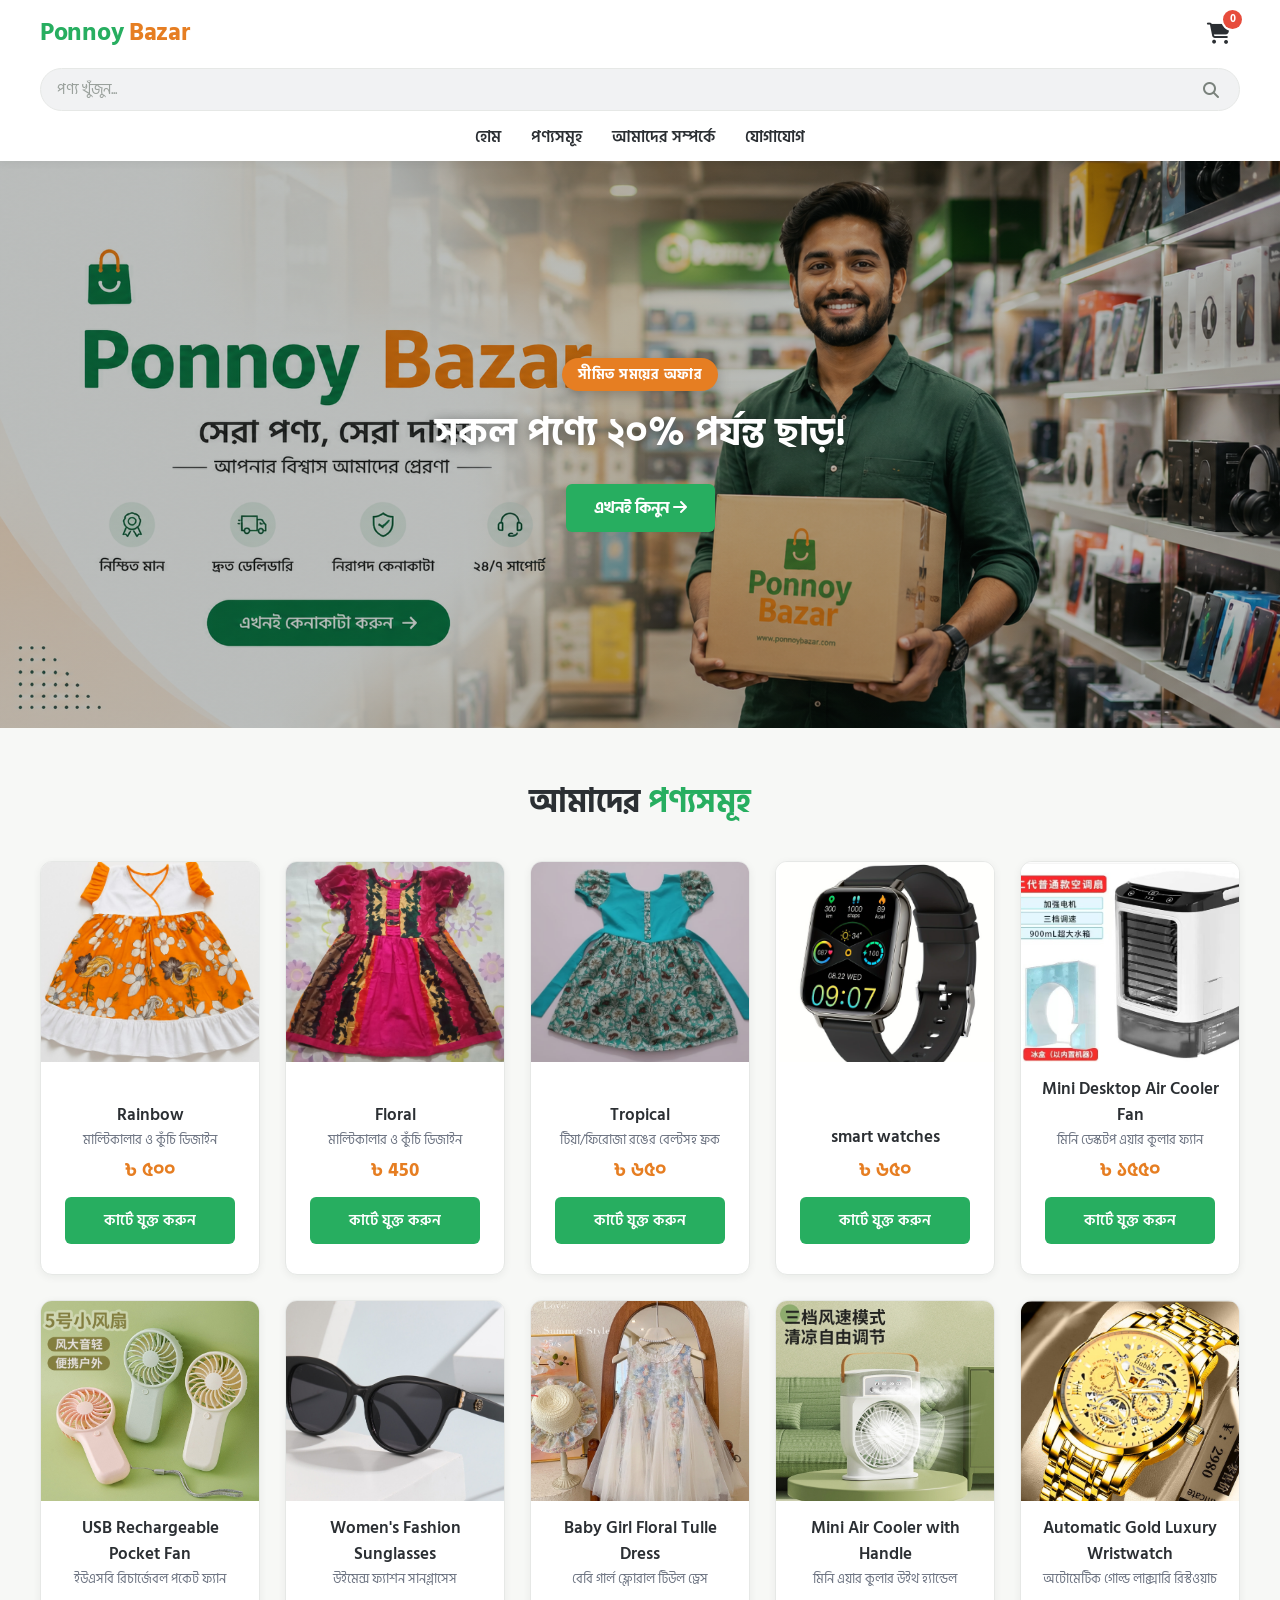
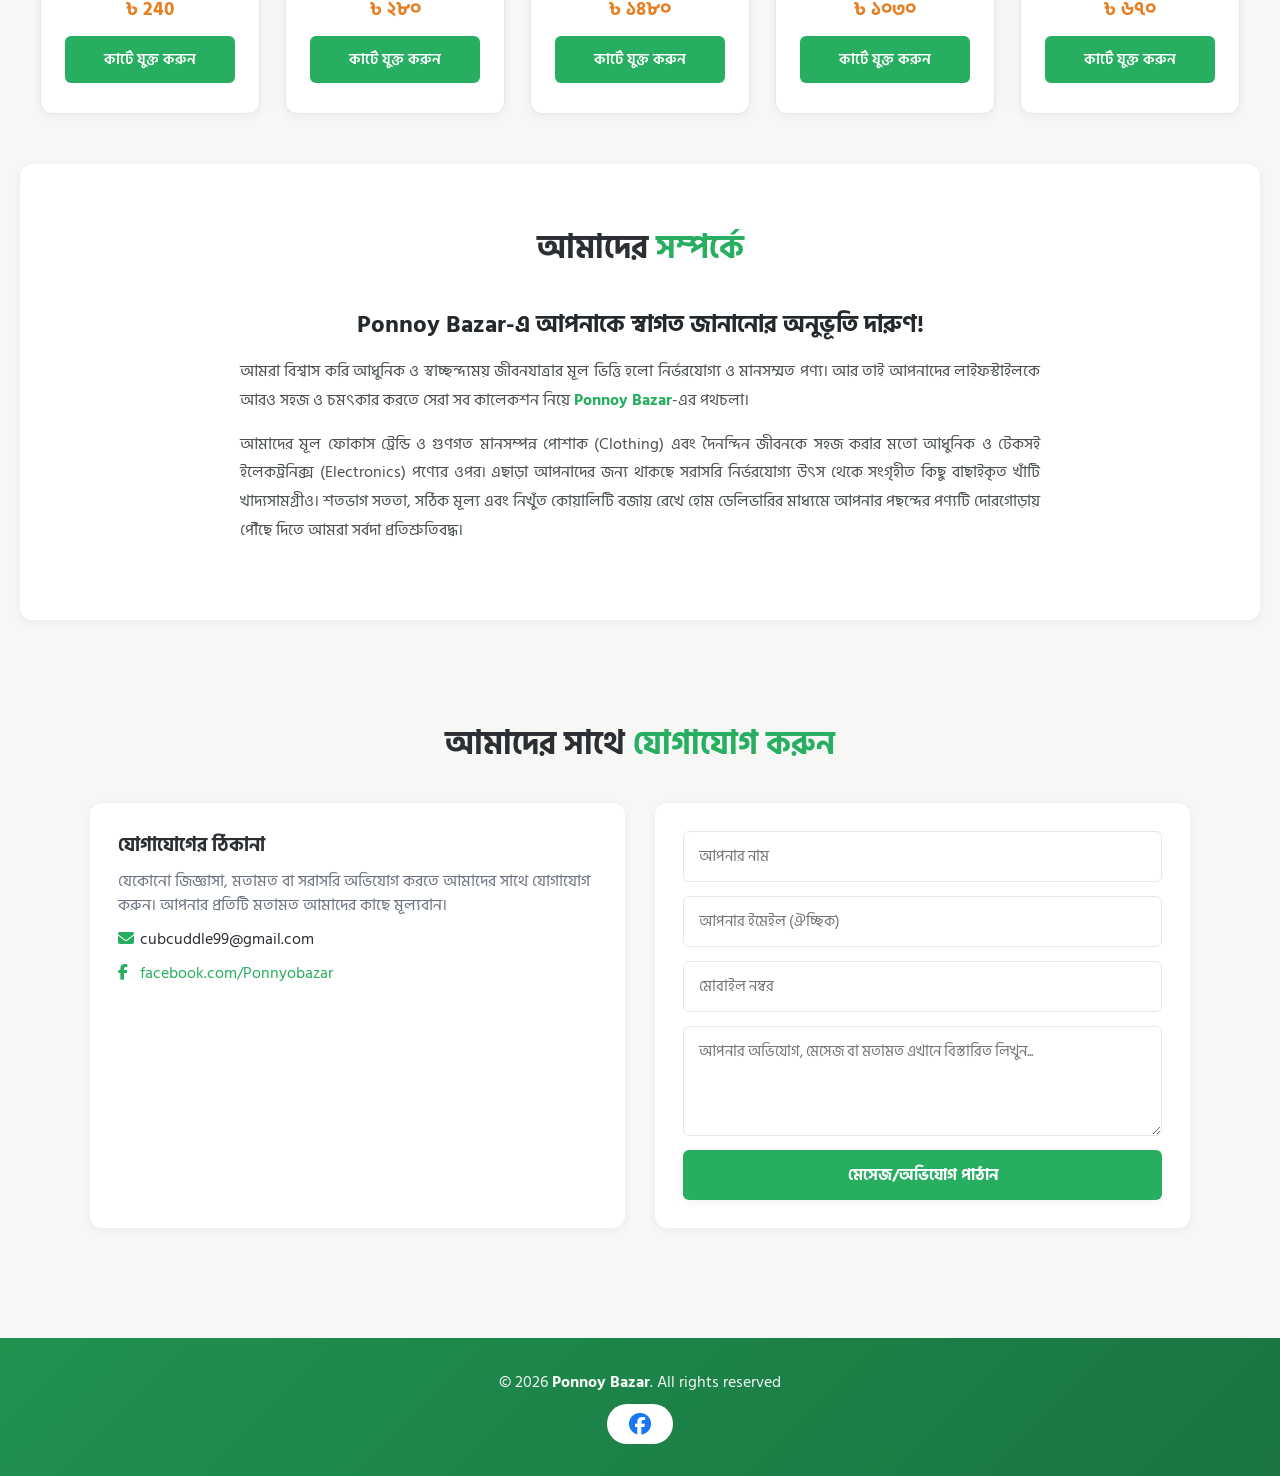
==== commit 0db30be6: "Add files via upload" ====
--- a/index.html
+++ b/index.html
@@ -14,7 +14,7 @@
     <meta property="og:site_name" content="Ponnoy Bazar">
     <meta property="og:title" content="Ponnoy Bazar | অনলাইন শপিং মল">
     <meta property="og:description" content="সেরা মানের পোশাক, ইলেকট্রনিক্স ও নিত্যপ্রয়োজনীয় পণ্য এখন হোম ডেলিভারিতে।">
-    <meta property="og:image" content="hero-bg.jpg">
+    <meta property="og:image" content="hero.jpg">
     <meta property="og:url" content="https://www.ponnyobazar.com/">
 
     <!-- Twitter Card -->
@@ -31,7 +31,7 @@
     <link rel="preconnect" href="https://fonts.googleapis.com">
     <link rel="preconnect" href="https://fonts.gstatic.com" crossorigin>
     <link rel="preconnect" href="https://cdnjs.cloudflare.com" crossorigin>
-    <link rel="preload" as="image" href="hero-bg.webp" type="image/webp">
+    <link rel="preload" as="image" href="hero.jpg" type="image/jpeg">
     <link rel="stylesheet" href="https://fonts.googleapis.com/css2?family=Hind+Siliguri:wght@400;500;600;700&display=swap">
     <link rel="stylesheet" href="https://cdnjs.cloudflare.com/ajax/libs/font-awesome/6.4.0/css/all.min.css">
 
@@ -329,12 +329,17 @@
            ৩. হিরো সেকশন
         ========================================== */
         .hero {
-            background-image: linear-gradient(rgba(10, 20, 15, 0.55), rgba(10, 20, 15, 0.55)), url('hero-bg.jpg');
+            background-image: linear-gradient(rgba(10, 20, 15, 0.28), rgba(10, 20, 15, 0.28)), url('hero.jpg');
             background-repeat: no-repeat;
             background-position: center;
             background-size: cover;
-            min-height: 46vh;
-            min-height: 46dvh;
+            /* Match the source image's own ratio so "cover" has to crop as
+               little as possible (the subject fills almost the full height
+               of the photo, so an unrelated vh-based height was chopping off
+               his head / the box). min/max-height are just safety bounds. */
+            aspect-ratio: 1884 / 835;
+            min-height: 320px;
+            max-height: 720px;
             display: flex;
             justify-content: center;
             align-items: center;
@@ -346,24 +351,37 @@
         /* Lighter WebP for browsers that support it (falls back to the JPEG above) */
         @supports (background-image: image-set(url('a.jpg') type('image/jpeg') 1x)) {
             .hero {
-                background-image: linear-gradient(rgba(10, 20, 15, 0.55), rgba(10, 20, 15, 0.55)),
-                    image-set(url('hero-bg.webp') type('image/webp') 1x, url('hero-bg.jpg') type('image/jpeg') 1x);
+                background-image: linear-gradient(rgba(10, 20, 15, 0.28), rgba(10, 20, 15, 0.28)),
+                    image-set(url('hero.jpg') type('image/jpg') 1x, url('hero.jpg') type('image/jpeg') 1x);
             }
         }
 
         .hero-content { max-width: 640px; }
+
+        .hero-content .offer-badge {
+            display: inline-block;
+            background: var(--accent);
+            color: white;
+            font-weight: 700;
+            font-size: clamp(12px, 2vw, 14px);
+            letter-spacing: 0.5px;
+            padding: 6px 16px;
+            border-radius: 999px;
+            margin-bottom: 14px;
+            box-shadow: 0 4px 14px rgba(0,0,0,0.25);
+        }
 
         .hero-content h2 {
             font-size: clamp(24px, 5vw, 38px);
             margin-bottom: 10px;
             font-weight: 700;
-            text-shadow: 0 2px 12px rgba(0,0,0,0.35);
+            text-shadow: 0 2px 12px rgba(0,0,0,0.45);
         }
 
         .hero-content p {
             font-size: clamp(14px, 2.4vw, 18px);
             margin-bottom: 22px;
-            text-shadow: 0 1px 8px rgba(0,0,0,0.3);
+            text-shadow: 0 1px 10px rgba(0,0,0,0.4);
         }
 
         .btn {
@@ -908,7 +926,7 @@
         }
 
         @media (max-width: 640px) {
-            .hero { min-height: 40vh; min-height: 40dvh; padding: 30px 18px; }
+            .hero { min-height: 260px; padding: 30px 18px; }
             .products-section { margin: 34px auto; }
             .section-title { margin-bottom: 24px; }
             .product-grid { grid-template-columns: repeat(auto-fill, minmax(150px, 1fr)); gap: 12px; }
@@ -966,7 +984,8 @@
 
     <section id="home" class="hero">
         <div class="hero-content">
-            <h2></h2>
+            <span class="offer-badge">সীমিত সময়ের অফার</span>
+            <h2>সকল পণ্যে ২০% পর্যন্ত ছাড়!</h2>
             <p></p>
             <a href="#products" class="btn">এখনই কিনুন <i class="fas fa-arrow-right"></i></a>
         </div>
@@ -1079,7 +1098,7 @@
             </div>
             <!-- 11 Number Product -->
             <div class="product-card">
-                <div class="product-img" onclick="showProductModal('অটোমেটিক গোল্ড লাক্সারি রিস্টওয়াচ', 670, 'images/tropical.jpg')">
+                <div class="product-img" onclick="showProductModal('অটোমেটিক গোল্ড লাক্সারি রিস্টওয়াচ', 670, 'images/automati gold buxury wristwatch.jpg')">
                     <img src="images/automati gold buxury wristwatch.jpg" alt="অটোমেটিক গোল্ড লাক্সারি রিস্টওয়াচ" loading="lazy" decoding="async">
                 </div>
                 <div class="product-info">
@@ -1146,7 +1165,7 @@
             <img id="modal-product-image" src="" alt="">
             <div class="modal-info">
                 <h2 id="modal-product-name"></h2>
-                <p id="modal-product-desc">খাঁটি ও উন্নত মানের প্রিমিয়াম পণ্য।</p>
+                <p id="modal-product-desc">উন্নত মানের প্রিমিয়াম পণ্য।</p>
                 <p class="price" id="modal-product-price"></p>
                 <button class="add-to-cart-btn" onclick="addCurrentProductToCart()">কার্টে যুক্ত করুন</button>
             </div>
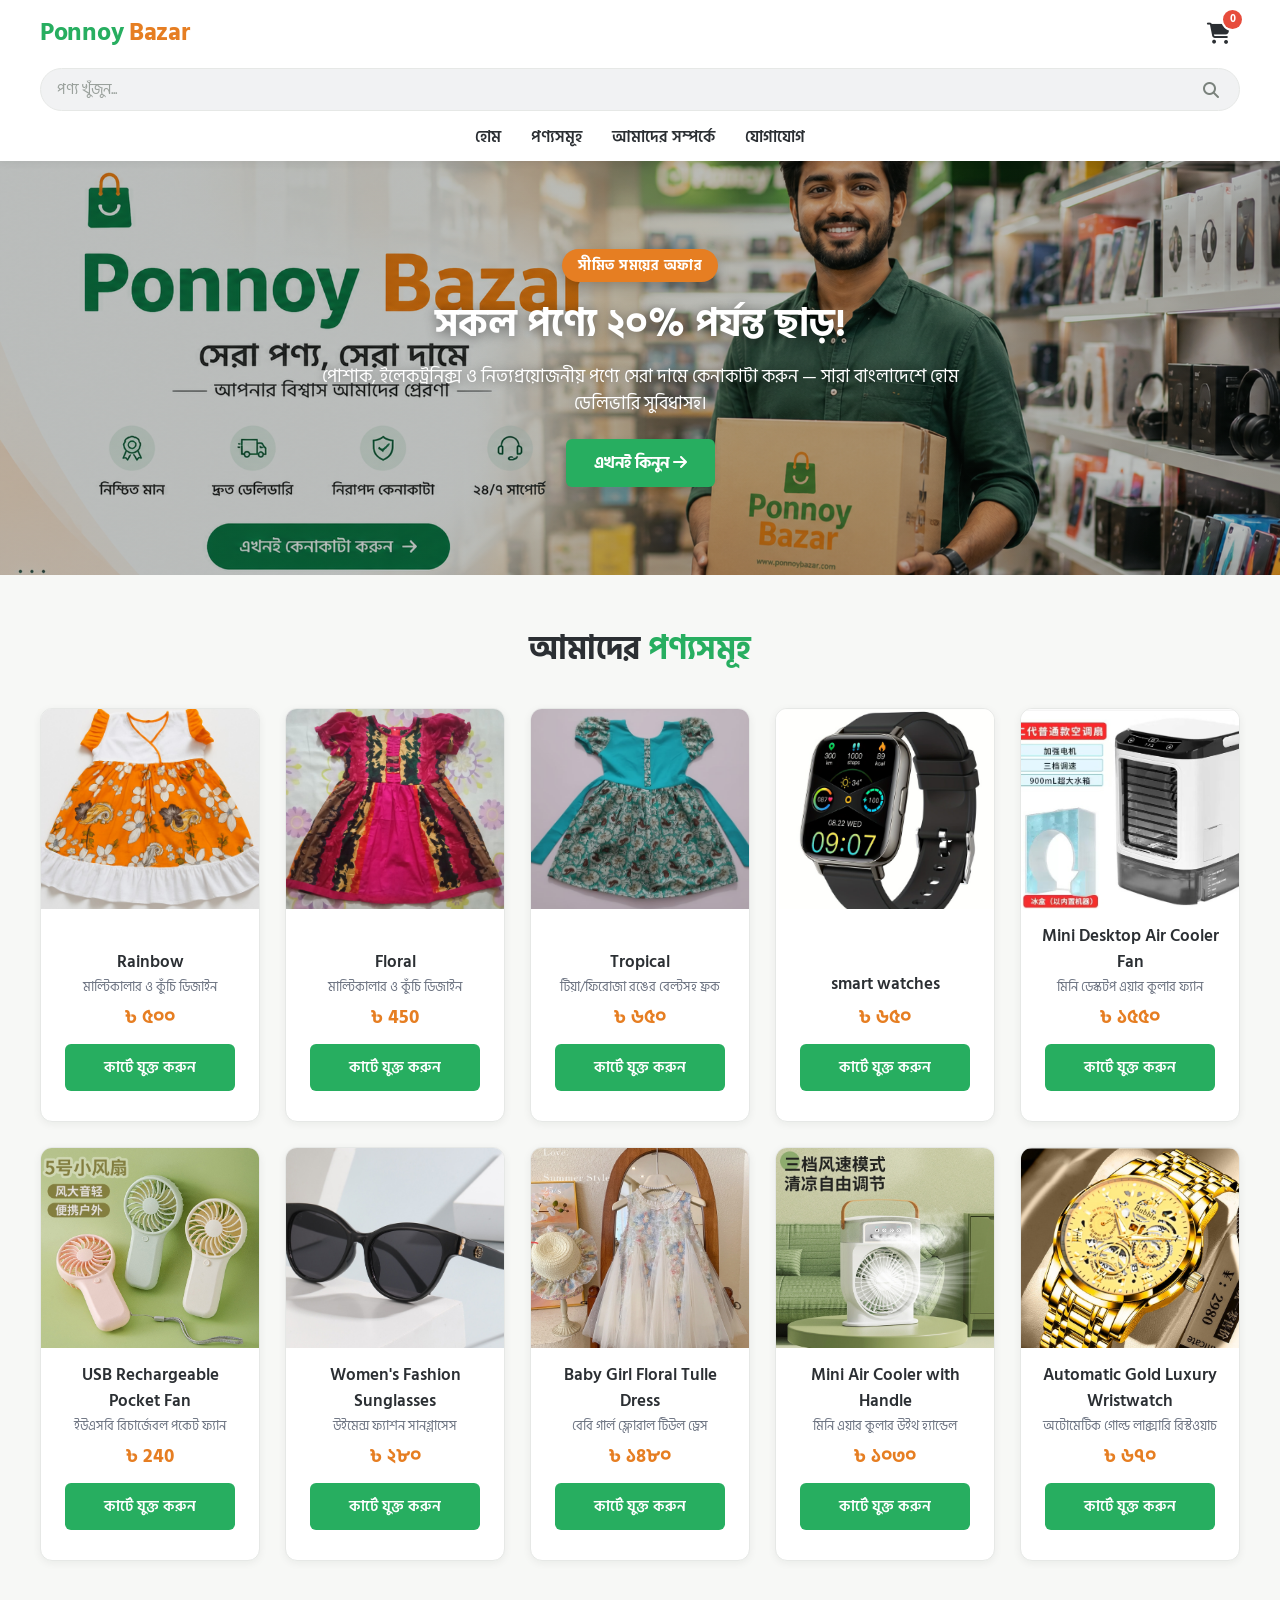
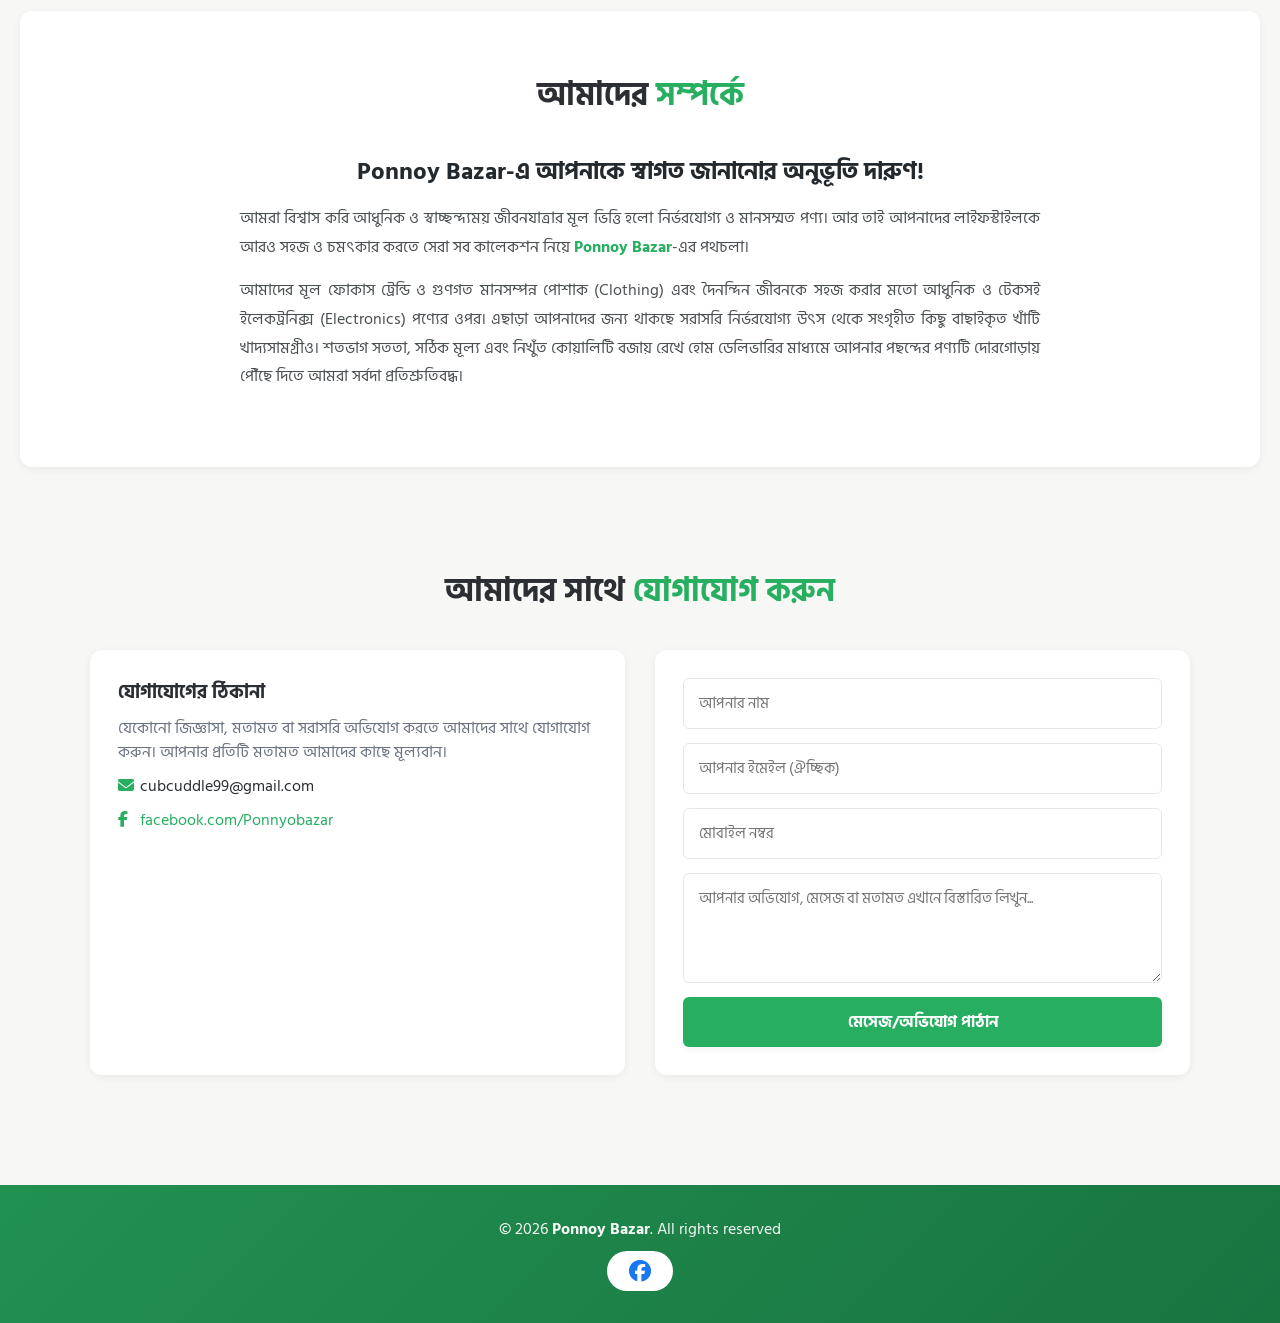
==== commit f22f24be: "Add files via upload" ====
--- a/index.html
+++ b/index.html
@@ -333,13 +333,8 @@
             background-repeat: no-repeat;
             background-position: center;
             background-size: cover;
-            /* Match the source image's own ratio so "cover" has to crop as
-               little as possible (the subject fills almost the full height
-               of the photo, so an unrelated vh-based height was chopping off
-               his head / the box). min/max-height are just safety bounds. */
-            aspect-ratio: 1884 / 835;
-            min-height: 320px;
-            max-height: 720px;
+            min-height: 46vh;
+            min-height: 46dvh;
             display: flex;
             justify-content: center;
             align-items: center;
@@ -926,7 +921,7 @@
         }
 
         @media (max-width: 640px) {
-            .hero { min-height: 260px; padding: 30px 18px; }
+            .hero { min-height: 40vh; min-height: 40dvh; padding: 30px 18px; }
             .products-section { margin: 34px auto; }
             .section-title { margin-bottom: 24px; }
             .product-grid { grid-template-columns: repeat(auto-fill, minmax(150px, 1fr)); gap: 12px; }
@@ -986,7 +981,7 @@
         <div class="hero-content">
             <span class="offer-badge">সীমিত সময়ের অফার</span>
             <h2>সকল পণ্যে ২০% পর্যন্ত ছাড়!</h2>
-            <p></p>
+            <p>পোশাক, ইলেকট্রনিক্স ও নিত্যপ্রয়োজনীয় পণ্যে সেরা দামে কেনাকাটা করুন — সারা বাংলাদেশে হোম ডেলিভারি সুবিধাসহ।</p>
             <a href="#products" class="btn">এখনই কিনুন <i class="fas fa-arrow-right"></i></a>
         </div>
     </section>
@@ -1165,7 +1160,7 @@
             <img id="modal-product-image" src="" alt="">
             <div class="modal-info">
                 <h2 id="modal-product-name"></h2>
-                <p id="modal-product-desc">উন্নত মানের প্রিমিয়াম পণ্য।</p>
+                <p id="modal-product-desc">খাঁটি ও উন্নত মানের প্রিমিয়াম পণ্য।</p>
                 <p class="price" id="modal-product-price"></p>
                 <button class="add-to-cart-btn" onclick="addCurrentProductToCart()">কার্টে যুক্ত করুন</button>
             </div>
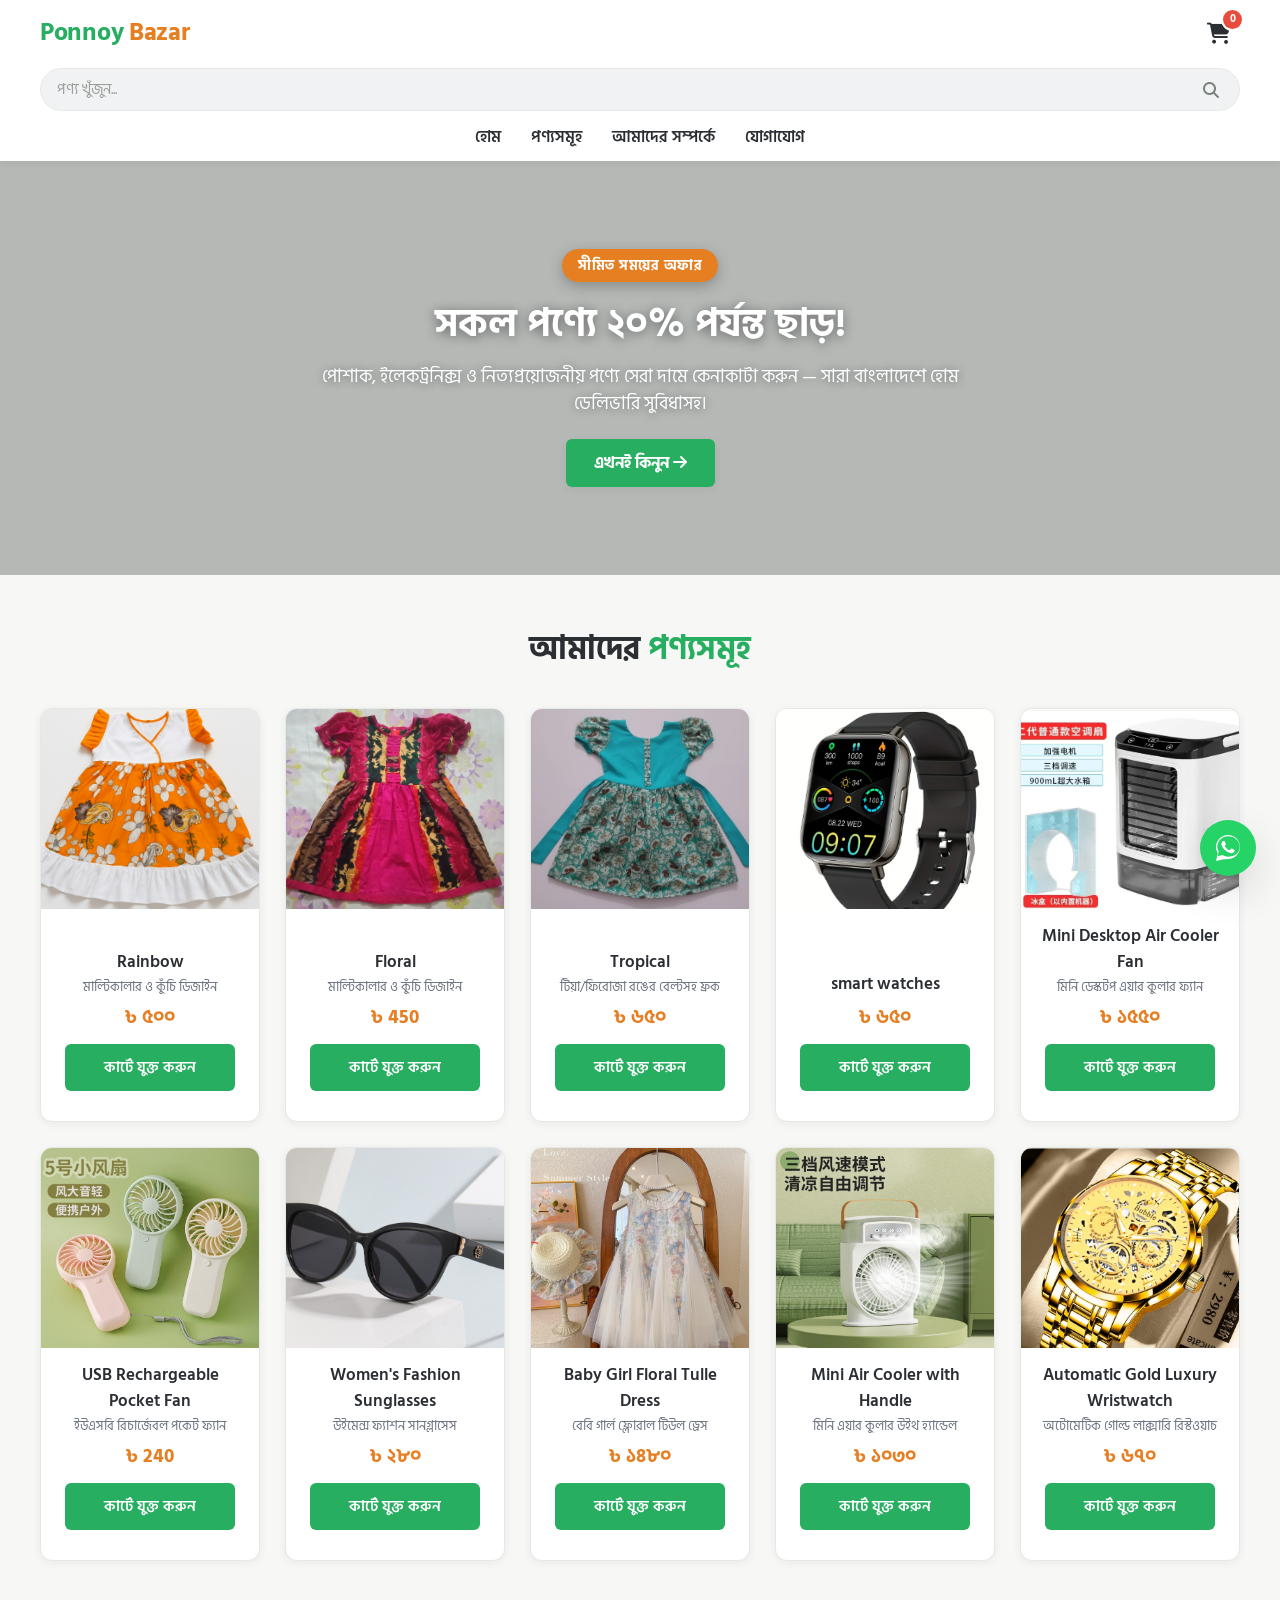
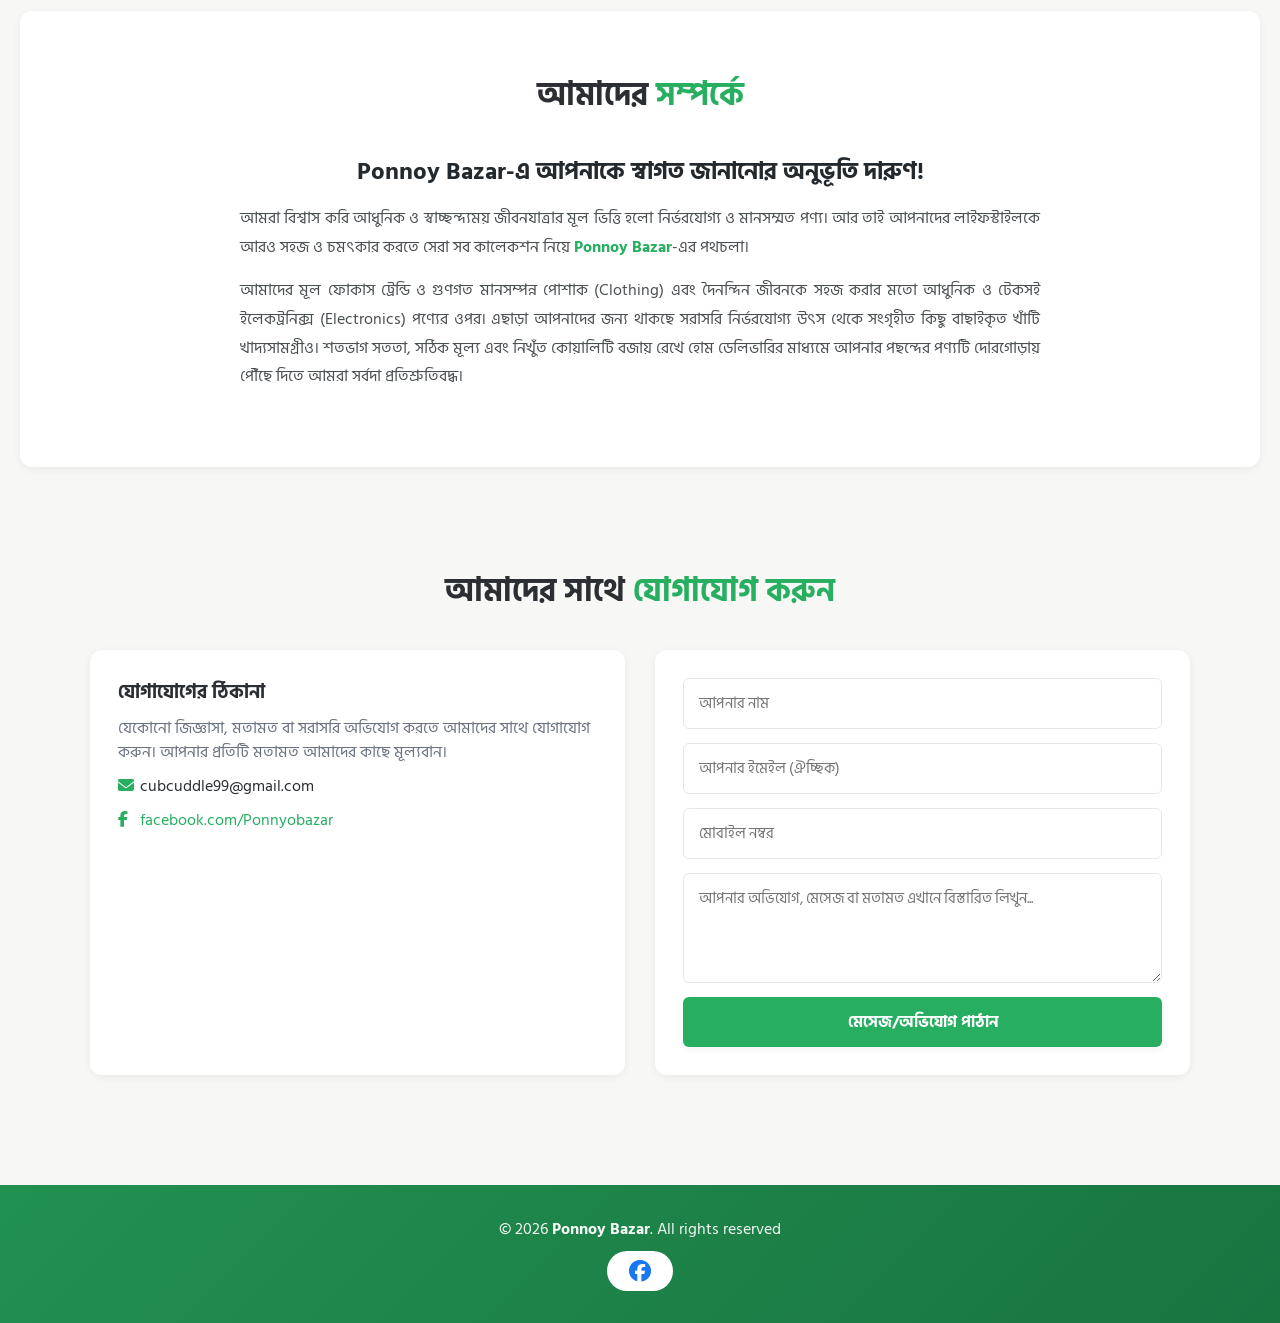
==== commit 193d04c6: "Add files via upload" ====
--- a/index.html
+++ b/index.html
@@ -130,6 +130,45 @@
         ::-webkit-scrollbar-track { background: transparent; }
         ::-webkit-scrollbar-thumb { background: #c8d0c9; border-radius: 10px; }
         ::-webkit-scrollbar-thumb:hover { background: var(--primary-light); }
+
+        /* ==========================================
+           হোয়াটসঅ্যাপ ফ্লোটিং বাটন
+        ========================================== */
+        .whatsapp-float {
+            position: fixed;
+            bottom: 24px;
+            right: 24px;
+            width: 56px;
+            height: 56px;
+            background-color: #25D366;
+            border-radius: 50%;
+            display: flex;
+            align-items: center;
+            justify-content: center;
+            box-shadow: var(--shadow-lg);
+            z-index: 1200;
+            transition: transform 0.25s var(--ease), box-shadow 0.25s var(--ease);
+        }
+
+        .whatsapp-float svg {
+            width: 32px;
+            height: 32px;
+        }
+
+        .whatsapp-float:hover {
+            transform: scale(1.08);
+            box-shadow: 0 20px 44px rgba(20, 30, 20, 0.22);
+        }
+
+        @media (max-width: 480px) {
+            .whatsapp-float {
+                width: 50px;
+                height: 50px;
+                bottom: 18px;
+                right: 16px;
+            }
+            .whatsapp-float svg { width: 28px; height: 28px; }
+        }
 
         /* ==========================================
            ২. হেডার ও নেভিগেশন বার
@@ -1160,7 +1199,7 @@
             <img id="modal-product-image" src="" alt="">
             <div class="modal-info">
                 <h2 id="modal-product-name"></h2>
-                <p id="modal-product-desc">খাঁটি ও উন্নত মানের প্রিমিয়াম পণ্য।</p>
+                <p id="modal-product-desc">উন্নত মানের প্রিমিয়াম পণ্য।</p>
                 <p class="price" id="modal-product-price"></p>
                 <button class="add-to-cart-btn" onclick="addCurrentProductToCart()">কার্টে যুক্ত করুন</button>
             </div>
@@ -1208,6 +1247,14 @@
             </div>
         </div>
     </section>
+
+    <!-- হোয়াটসঅ্যাপ ফ্লোটিং বাটন: নম্বরটি প্রয়োজনে পরিবর্তন করুন (দেশের কোড সহ, + বা ০ ছাড়া) -->
+    <a href="https://wa.me/8801328397540" target="_blank" rel="noopener noreferrer" class="whatsapp-float" title="হোয়াটসঅ্যাপে আমাদের মেসেজ করুন" aria-label="WhatsApp">
+        <svg viewBox="0 0 32 32" xmlns="http://www.w3.org/2000/svg" width="32" height="32">
+            <path fill="#fff" d="M16.004 3C9.376 3 4 8.373 4 15c0 2.31.652 4.47 1.78 6.31L4 29l7.86-1.75A11.94 11.94 0 0 0 16.004 27C22.63 27 28 21.627 28 15S22.63 3 16.004 3Zm0 21.7c-1.9 0-3.68-.5-5.23-1.38l-.375-.22-4.66 1.04 1.02-4.55-.244-.39A9.63 9.63 0 0 1 5.3 15c0-5.9 4.8-10.7 10.704-10.7C22.906 4.3 27.7 9.1 27.7 15S22.906 24.7 16.004 24.7Z"/>
+            <path fill="#fff" d="M21.94 17.62c-.32-.16-1.9-.94-2.2-1.05-.296-.108-.51-.16-.727.163-.216.322-.834 1.05-1.023 1.267-.188.216-.377.244-.698.083-.322-.163-1.36-.5-2.59-1.6-.958-.854-1.605-1.91-1.793-2.233-.188-.322-.02-.497.14-.66.146-.145.322-.377.484-.566.161-.19.216-.322.322-.538.108-.216.054-.406-.027-.567-.08-.163-.727-1.75-.996-2.4-.263-.63-.53-.545-.727-.555l-.62-.01c-.216 0-.567.08-.864.406-.296.322-1.13 1.104-1.13 2.69 0 1.588 1.157 3.122 1.318 3.338.162.216 2.276 3.48 5.52 4.88.771.333 1.373.532 1.842.68.774.246 1.478.212 2.035.129.62-.093 1.9-.777 2.17-1.526.27-.75.27-1.393.19-1.526-.08-.135-.297-.216-.62-.377Z"/>
+        </svg>
+    </a>
 
     <footer>
         <p>&copy; 2026 <strong><b>Ponnoy Bazar</b></strong>. All rights reserved</p>
